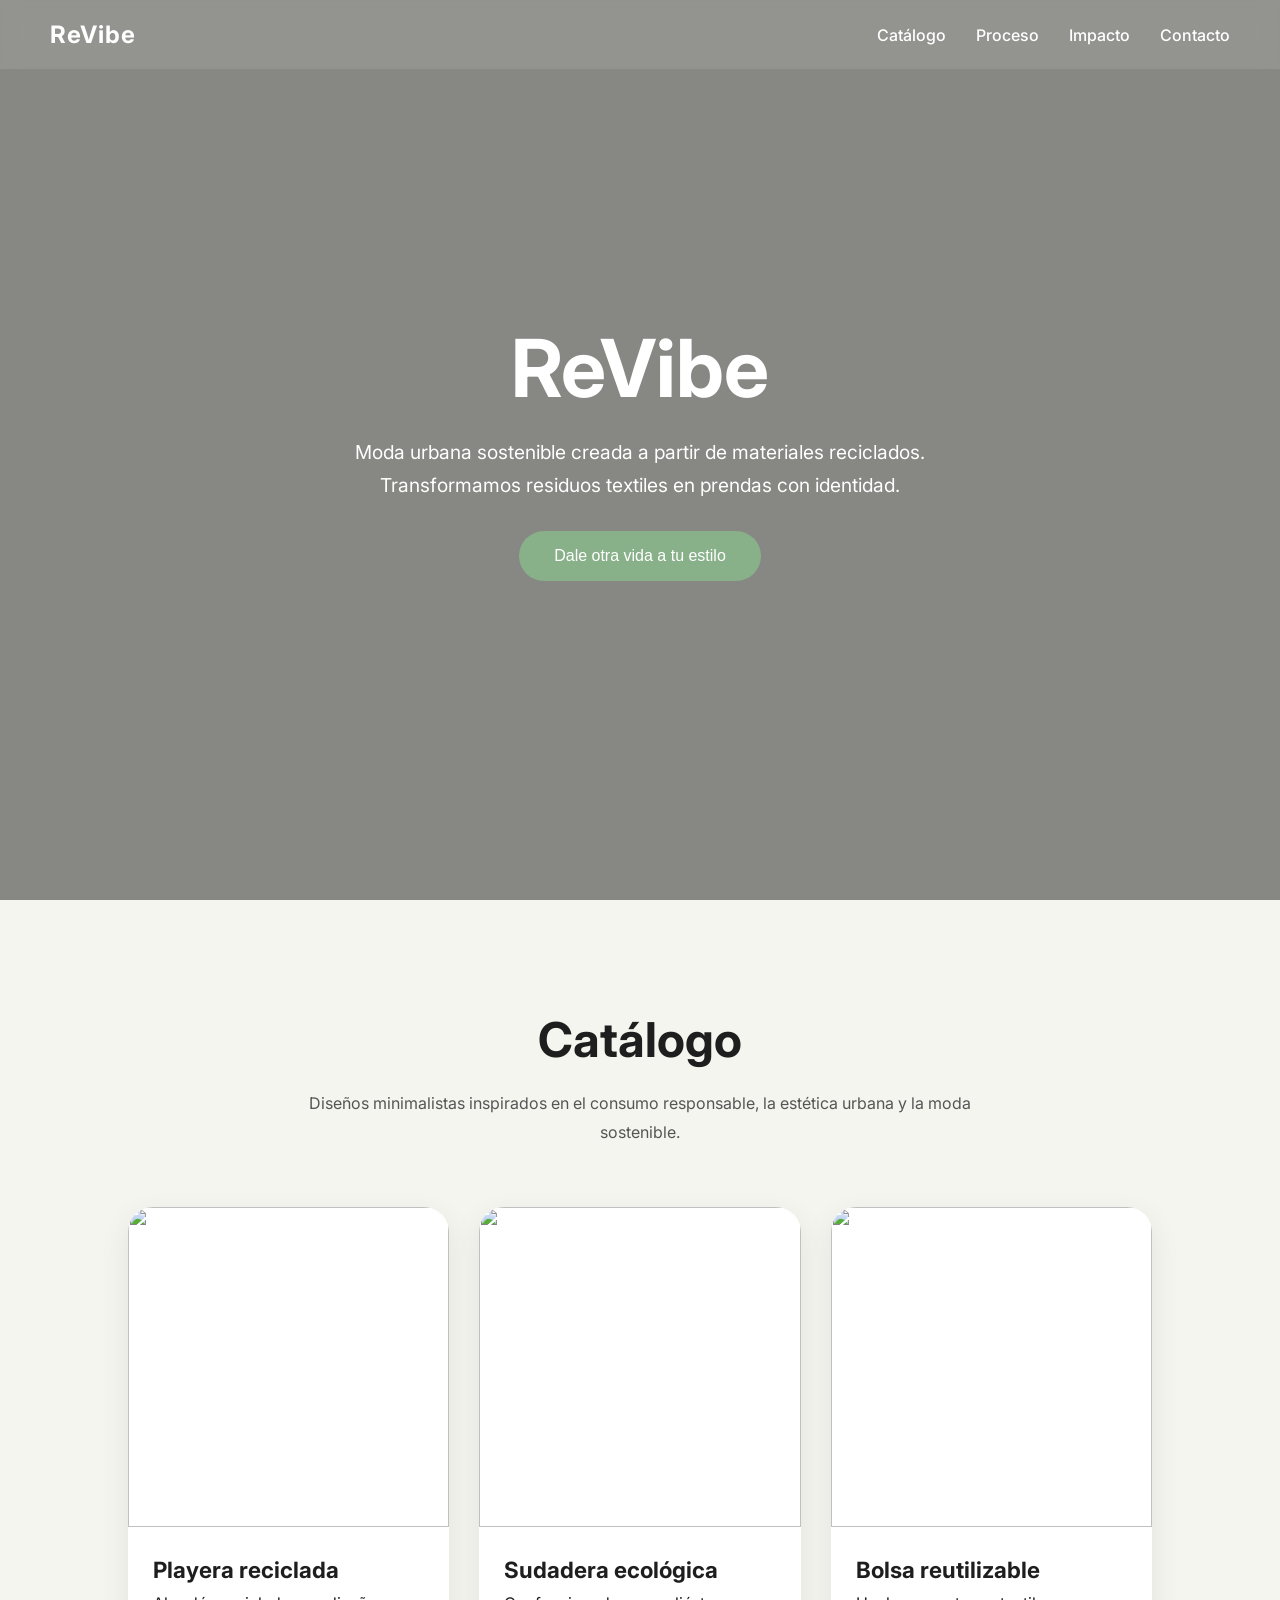
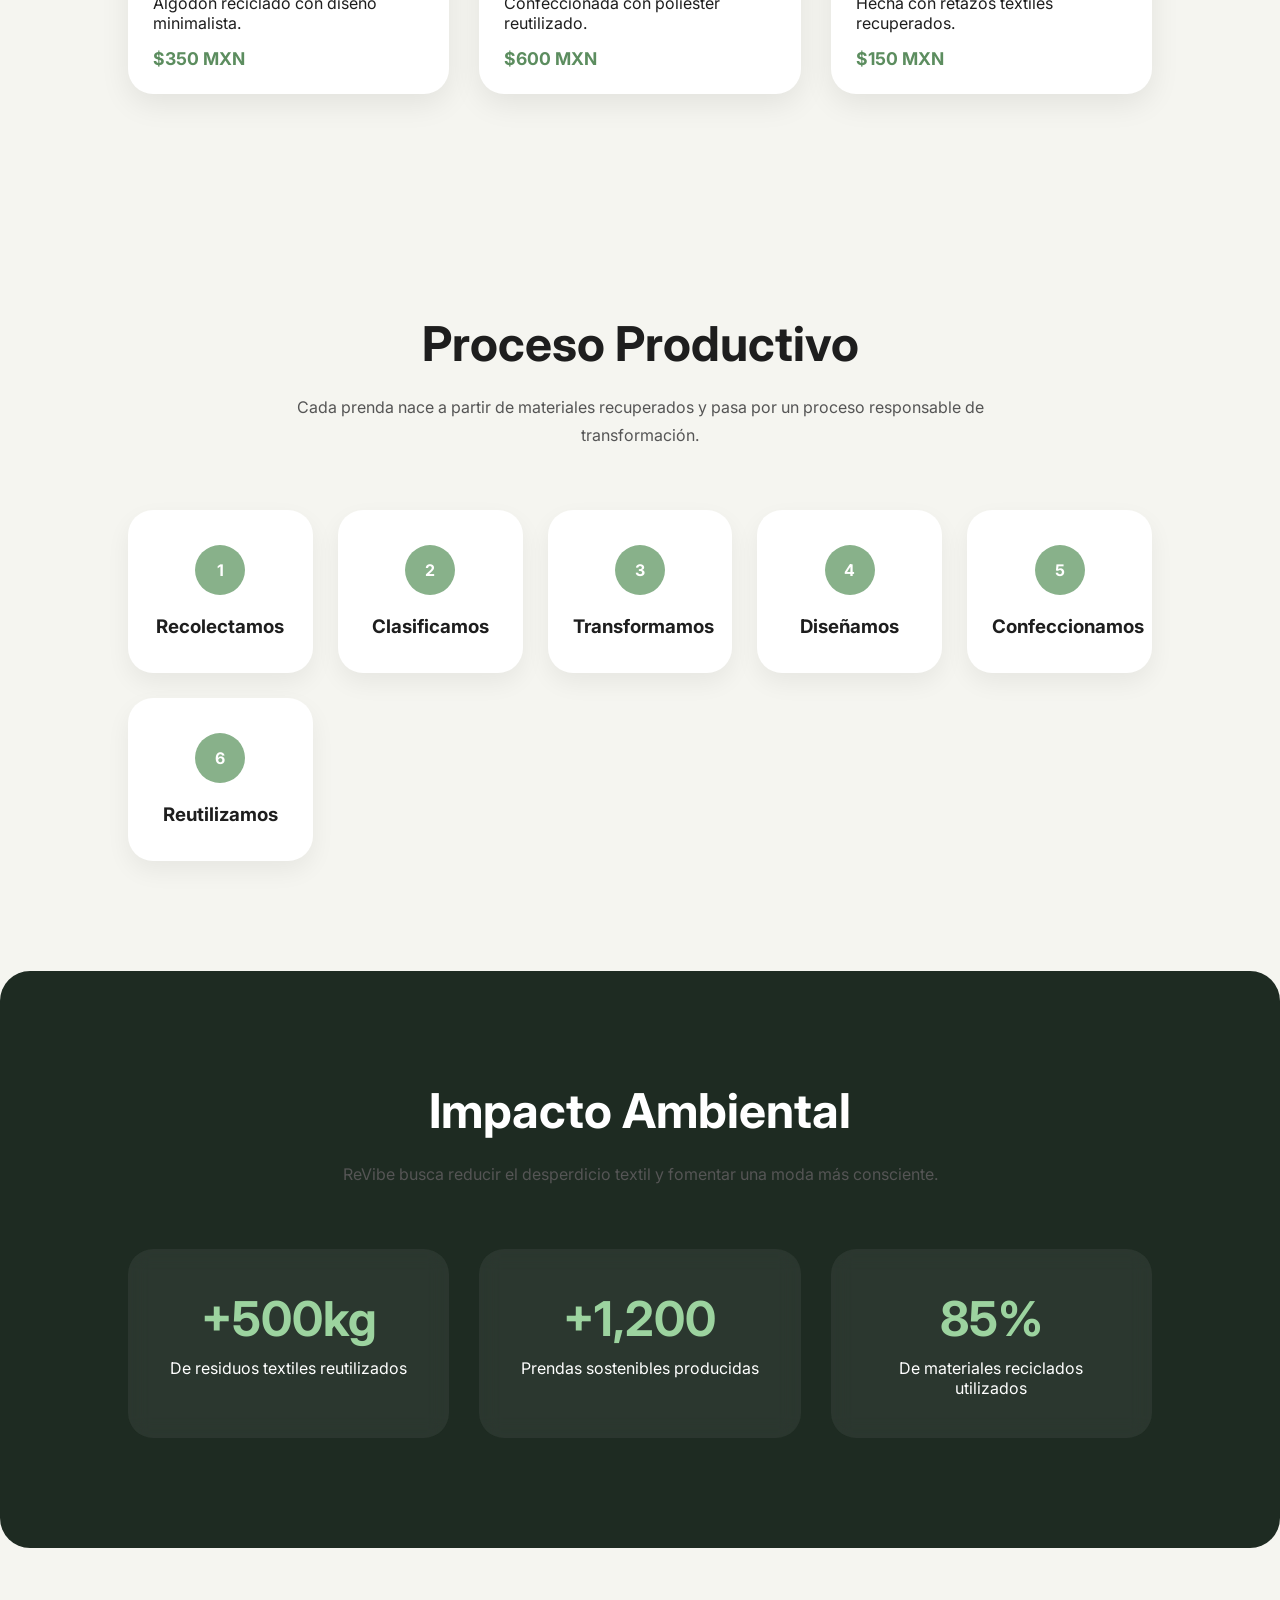
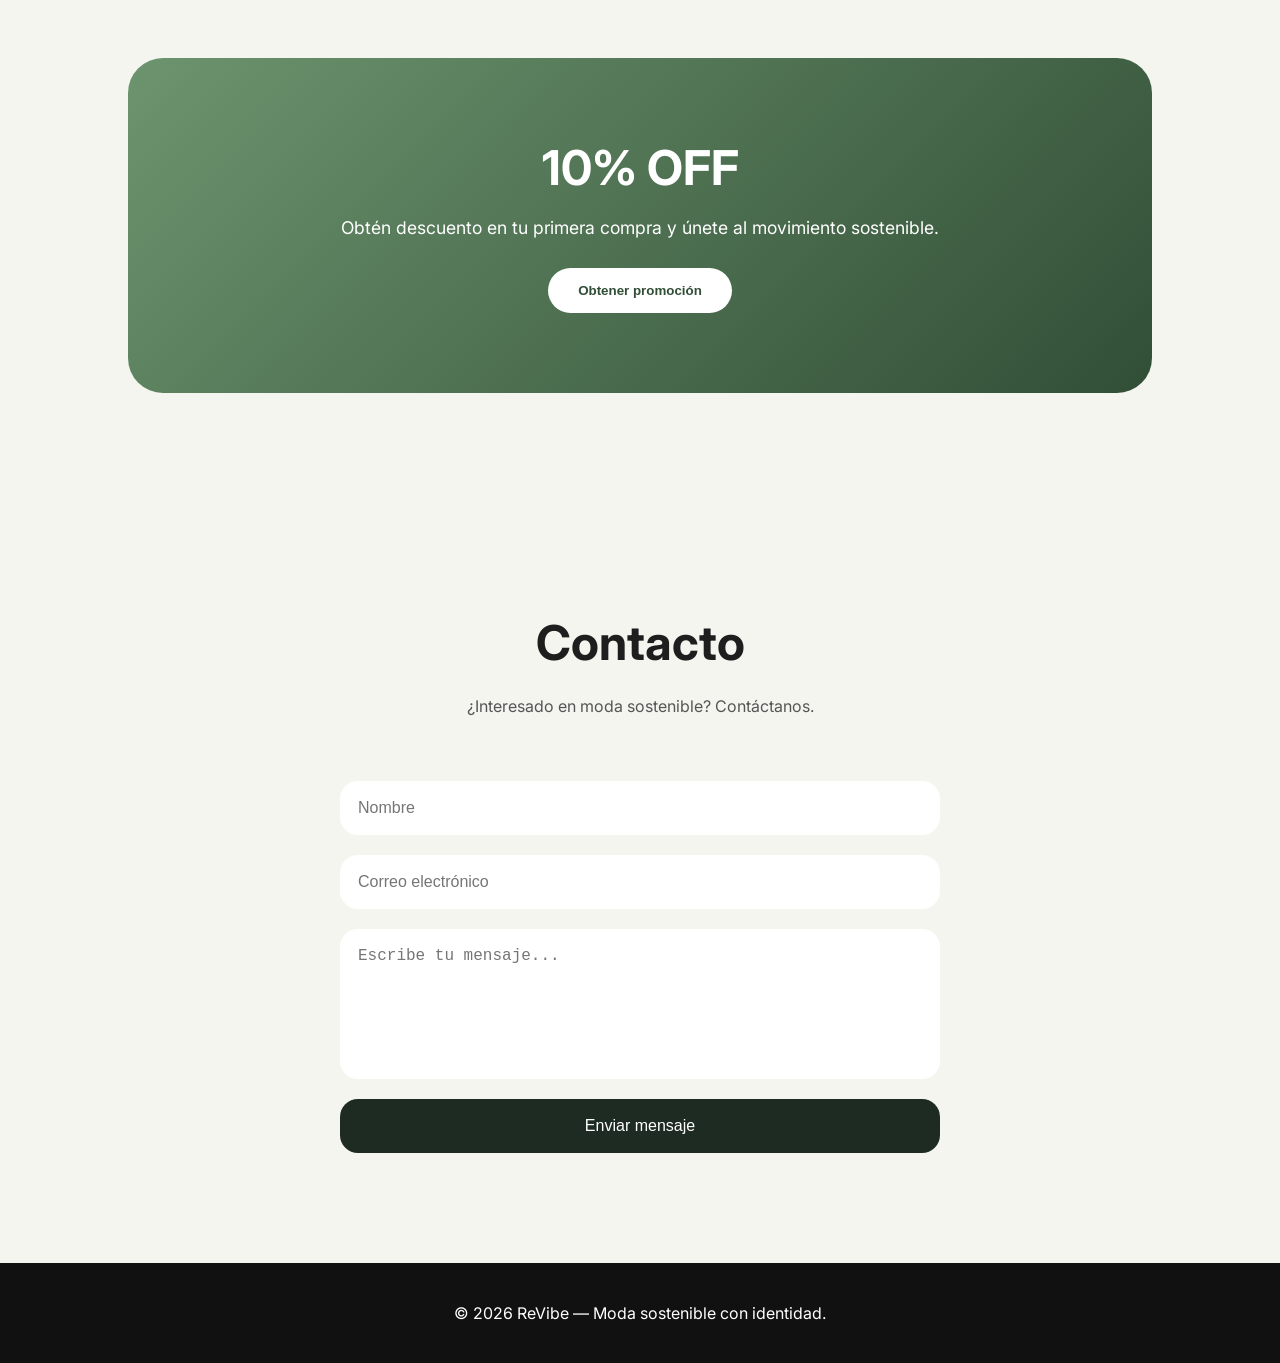
==== index.html @ 1d8243e9 "FIRST REVIBE UPLOAD" ====
<!DOCTYPE html><html lang="es">
<head>
  <meta charset="UTF-8" />
  <meta name="viewport" content="width=device-width, initial-scale=1.0" />
  <title>ReVibe | Moda sostenible</title>  <link rel="preconnect" href="https://fonts.googleapis.com">
  <link rel="preconnect" href="https://fonts.gstatic.com" crossorigin>
  <link href="https://fonts.googleapis.com/css2?family=Inter:wght@300;400;500;600;700&display=swap" rel="stylesheet">  <style>
    *{
      margin:0;
      padding:0;
      box-sizing:border-box;
      scroll-behavior:smooth;
    }

    body{
      font-family:'Inter',sans-serif;
      background:#f5f5f0;
      color:#1e1e1e;
      overflow-x:hidden;
    }

    header{
      min-height:100vh;
      background:
      linear-gradient(rgba(0,0,0,.45),rgba(0,0,0,.45)),
      url('https://images.unsplash.com/photo-1523381210434-271e8be1f52b?q=80&w=1600&auto=format&fit=crop');
      background-size:cover;
      background-position:center;
      display:flex;
      flex-direction:column;
      justify-content:center;
      align-items:center;
      text-align:center;
      color:white;
      padding:20px;
    }

    nav{
      position:fixed;
      top:0;
      width:100%;
      display:flex;
      justify-content:space-between;
      align-items:center;
      padding:20px 50px;
      background:rgba(255,255,255,.1);
      backdrop-filter:blur(10px);
      z-index:1000;
    }

    .logo{
      font-size:1.5rem;
      font-weight:700;
      color:white;
      letter-spacing:1px;
    }

    nav ul{
      display:flex;
      gap:30px;
      list-style:none;
    }

    nav a{
      text-decoration:none;
      color:white;
      font-weight:500;
      transition:.3s;
    }

    nav a:hover{
      opacity:.7;
    }

    .hero-title{
      font-size:5rem;
      font-weight:700;
      margin-bottom:20px;
    }

    .hero-text{
      font-size:1.2rem;
      max-width:700px;
      line-height:1.7;
      margin-bottom:30px;
    }

    .hero-btn{
      padding:16px 35px;
      border:none;
      border-radius:40px;
      background:#88b18a;
      color:white;
      font-size:1rem;
      cursor:pointer;
      transition:.3s;
    }

    .hero-btn:hover{
      transform:translateY(-3px);
      background:#6c946e;
    }

    section{
      padding:110px 10%;
    }

    .section-title{
      font-size:3rem;
      margin-bottom:20px;
      text-align:center;
    }

    .section-sub{
      text-align:center;
      max-width:700px;
      margin:0 auto 60px;
      line-height:1.8;
      color:#555;
    }

    .cards{
      display:grid;
      grid-template-columns:repeat(auto-fit,minmax(260px,1fr));
      gap:30px;
    }

    .card{
      background:white;
      border-radius:25px;
      overflow:hidden;
      box-shadow:0 10px 30px rgba(0,0,0,.08);
      transition:.4s;
    }

    .card:hover{
      transform:translateY(-10px);
    }

    .card img{
      width:100%;
      height:320px;
      object-fit:cover;
    }

    .card-content{
      padding:25px;
    }

    .card h3{
      margin-bottom:10px;
      font-size:1.4rem;
    }

    .price{
      color:#5c8d5f;
      font-weight:700;
      margin-top:15px;
      font-size:1.1rem;
    }

    .impact{
      background:#1e2b22;
      color:white;
      border-radius:30px;
    }

    .impact-grid{
      display:grid;
      grid-template-columns:repeat(auto-fit,minmax(220px,1fr));
      gap:30px;
      margin-top:60px;
    }

    .impact-box{
      background:rgba(255,255,255,.06);
      padding:40px;
      border-radius:25px;
      text-align:center;
      backdrop-filter:blur(10px);
    }

    .impact-box h3{
      font-size:3rem;
      margin-bottom:10px;
      color:#9cd39f;
    }

    .process{
      display:grid;
      grid-template-columns:repeat(auto-fit,minmax(180px,1fr));
      gap:25px;
      margin-top:60px;
    }

    .step{
      background:white;
      padding:35px 25px;
      border-radius:25px;
      text-align:center;
      box-shadow:0 10px 25px rgba(0,0,0,.06);
    }

    .step-number{
      width:50px;
      height:50px;
      background:#88b18a;
      color:white;
      border-radius:50%;
      display:flex;
      justify-content:center;
      align-items:center;
      margin:0 auto 20px;
      font-weight:700;
    }

    .promo{
      background:linear-gradient(135deg,#6c946e,#314e36);
      color:white;
      border-radius:35px;
      text-align:center;
      padding:80px 40px;
    }

    .promo h2{
      font-size:3rem;
      margin-bottom:20px;
    }

    .promo p{
      font-size:1.1rem;
      margin-bottom:30px;
    }

    .promo button{
      padding:15px 30px;
      border:none;
      border-radius:40px;
      background:white;
      color:#314e36;
      font-weight:700;
      cursor:pointer;
      transition:.3s;
    }

    .promo button:hover{
      transform:scale(1.05);
    }

    .contact{
      text-align:center;
    }

    form{
      max-width:600px;
      margin:40px auto 0;
      display:flex;
      flex-direction:column;
      gap:20px;
    }

    input,textarea{
      padding:18px;
      border:none;
      border-radius:18px;
      background:white;
      font-size:1rem;
    }

    textarea{
      min-height:150px;
      resize:none;
    }

    form button{
      padding:18px;
      border:none;
      border-radius:18px;
      background:#1e2b22;
      color:white;
      font-size:1rem;
      cursor:pointer;
      transition:.3s;
    }

    form button:hover{
      opacity:.9;
    }

    footer{
      background:#111;
      color:white;
      text-align:center;
      padding:40px;
    }

    @media(max-width:768px){
      nav{
        padding:20px;
      }

      nav ul{
        gap:15px;
      }

      .hero-title{
        font-size:3rem;
      }

      .section-title{
        font-size:2.2rem;
      }
    }
  </style></head>
<body>  <nav>
    <div class="logo">ReVibe</div><ul>
  <li><a href="#catalogo">Catálogo</a></li>
  <li><a href="#proceso">Proceso</a></li>
  <li><a href="#impacto">Impacto</a></li>
  <li><a href="#contacto">Contacto</a></li>
</ul>

  </nav>  <header>
    <h1 class="hero-title">ReVibe</h1><p class="hero-text">
  Moda urbana sostenible creada a partir de materiales reciclados.
  Transformamos residuos textiles en prendas con identidad.
</p>

<button class="hero-btn" onclick="mensaje()">
  Dale otra vida a tu estilo
</button>

  </header>  <section id="catalogo">
    <h2 class="section-title">Catálogo</h2><p class="section-sub">
  Diseños minimalistas inspirados en el consumo responsable,
  la estética urbana y la moda sostenible.
</p>

<div class="cards">

  <div class="card">
    <img src="https://images.unsplash.com/photo-1521572163474-6864f9cf17ab?q=80&w=1200&auto=format&fit=crop">

    <div class="card-content">
      <h3>Playera reciclada</h3>
      <p>Algodón reciclado con diseño minimalista.</p>
      <div class="price">$350 MXN</div>
    </div>
  </div>

  <div class="card">
    <img src="https://images.unsplash.com/photo-1503342217505-b0a15ec3261c?q=80&w=1200&auto=format&fit=crop">

    <div class="card-content">
      <h3>Sudadera ecológica</h3>
      <p>Confeccionada con poliéster reutilizado.</p>
      <div class="price">$600 MXN</div>
    </div>
  </div>

  <div class="card">
    <img src="https://images.unsplash.com/photo-1542291026-7eec264c27ff?q=80&w=1200&auto=format&fit=crop">

    <div class="card-content">
      <h3>Bolsa reutilizable</h3>
      <p>Hecha con retazos textiles recuperados.</p>
      <div class="price">$150 MXN</div>
    </div>
  </div>

</div>

  </section>  <section id="proceso">
    <h2 class="section-title">Proceso Productivo</h2><p class="section-sub">
  Cada prenda nace a partir de materiales recuperados y pasa por un proceso
  responsable de transformación.
</p>

<div class="process">

  <div class="step">
    <div class="step-number">1</div>
    <h3>Recolectamos</h3>
  </div>

  <div class="step">
    <div class="step-number">2</div>
    <h3>Clasificamos</h3>
  </div>

  <div class="step">
    <div class="step-number">3</div>
    <h3>Transformamos</h3>
  </div>

  <div class="step">
    <div class="step-number">4</div>
    <h3>Diseñamos</h3>
  </div>

  <div class="step">
    <div class="step-number">5</div>
    <h3>Confeccionamos</h3>
  </div>

  <div class="step">
    <div class="step-number">6</div>
    <h3>Reutilizamos</h3>
  </div>

</div>

  </section>  <section class="impact" id="impacto"><h2 class="section-title">Impacto Ambiental</h2>

<p class="section-sub">
  ReVibe busca reducir el desperdicio textil y fomentar una moda más consciente.
</p>

<div class="impact-grid">

  <div class="impact-box">
    <h3>+500kg</h3>
    <p>De residuos textiles reutilizados</p>
  </div>

  <div class="impact-box">
    <h3>+1,200</h3>
    <p>Prendas sostenibles producidas</p>
  </div>

  <div class="impact-box">
    <h3>85%</h3>
    <p>De materiales reciclados utilizados</p>
  </div>

</div>

  </section>  <section>
    <div class="promo">
      <h2>10% OFF</h2><p>
    Obtén descuento en tu primera compra y únete al movimiento sostenible.
  </p>

  <button onclick="promo()">Obtener promoción</button>
</div>

  </section>  <section class="contact" id="contacto"><h2 class="section-title">Contacto</h2>

<p class="section-sub">
  ¿Interesado en moda sostenible? Contáctanos.
</p>

<form>
  <input type="text" placeholder="Nombre">
  <input type="email" placeholder="Correo electrónico">
  <textarea placeholder="Escribe tu mensaje..."></textarea>
  <button type="submit">Enviar mensaje</button>
</form>

  </section>  <footer>
    <p>© 2026 ReVibe — Moda sostenible con identidad.</p>
  </footer>  <script>

    function mensaje(){
      alert('Bienvenido a ReVibe 🌱');
    }

    function promo(){
      alert('Tu código de descuento es: REVIBE10');
    }

  </script></body>
</html>
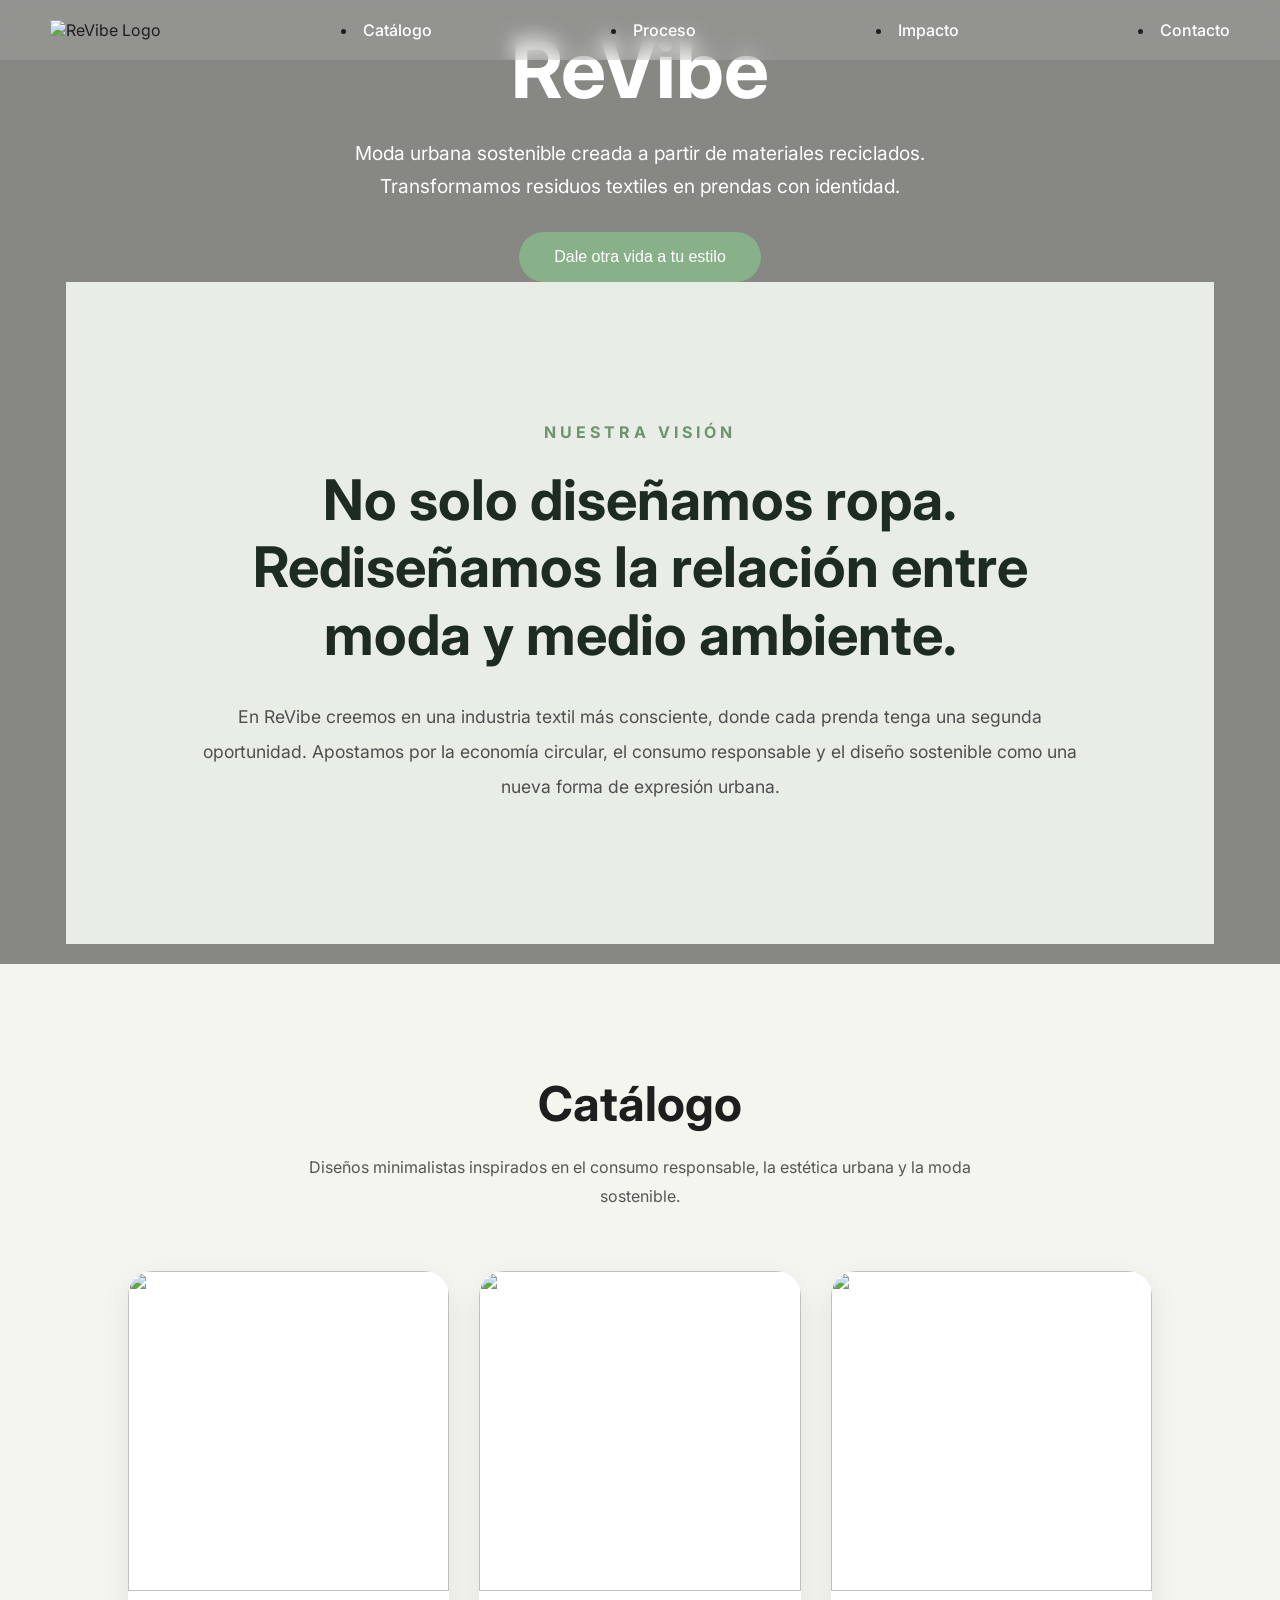
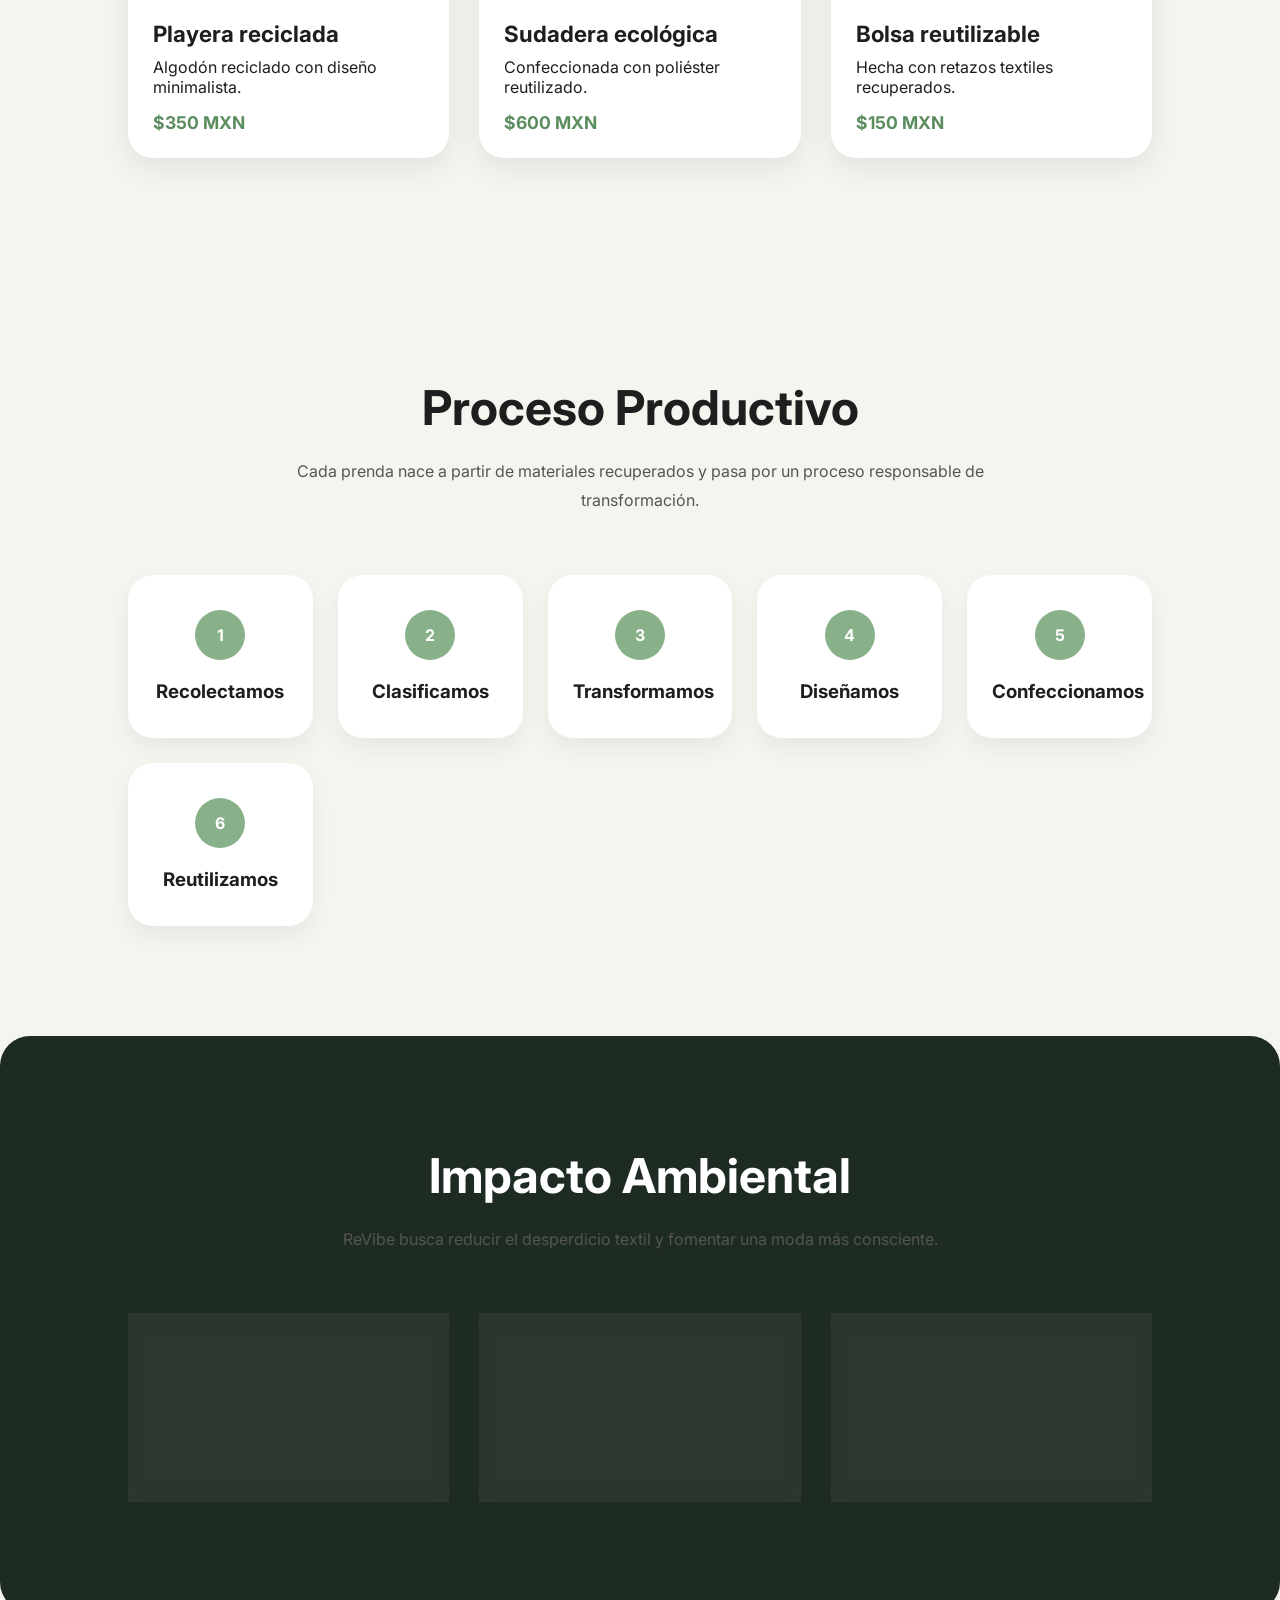
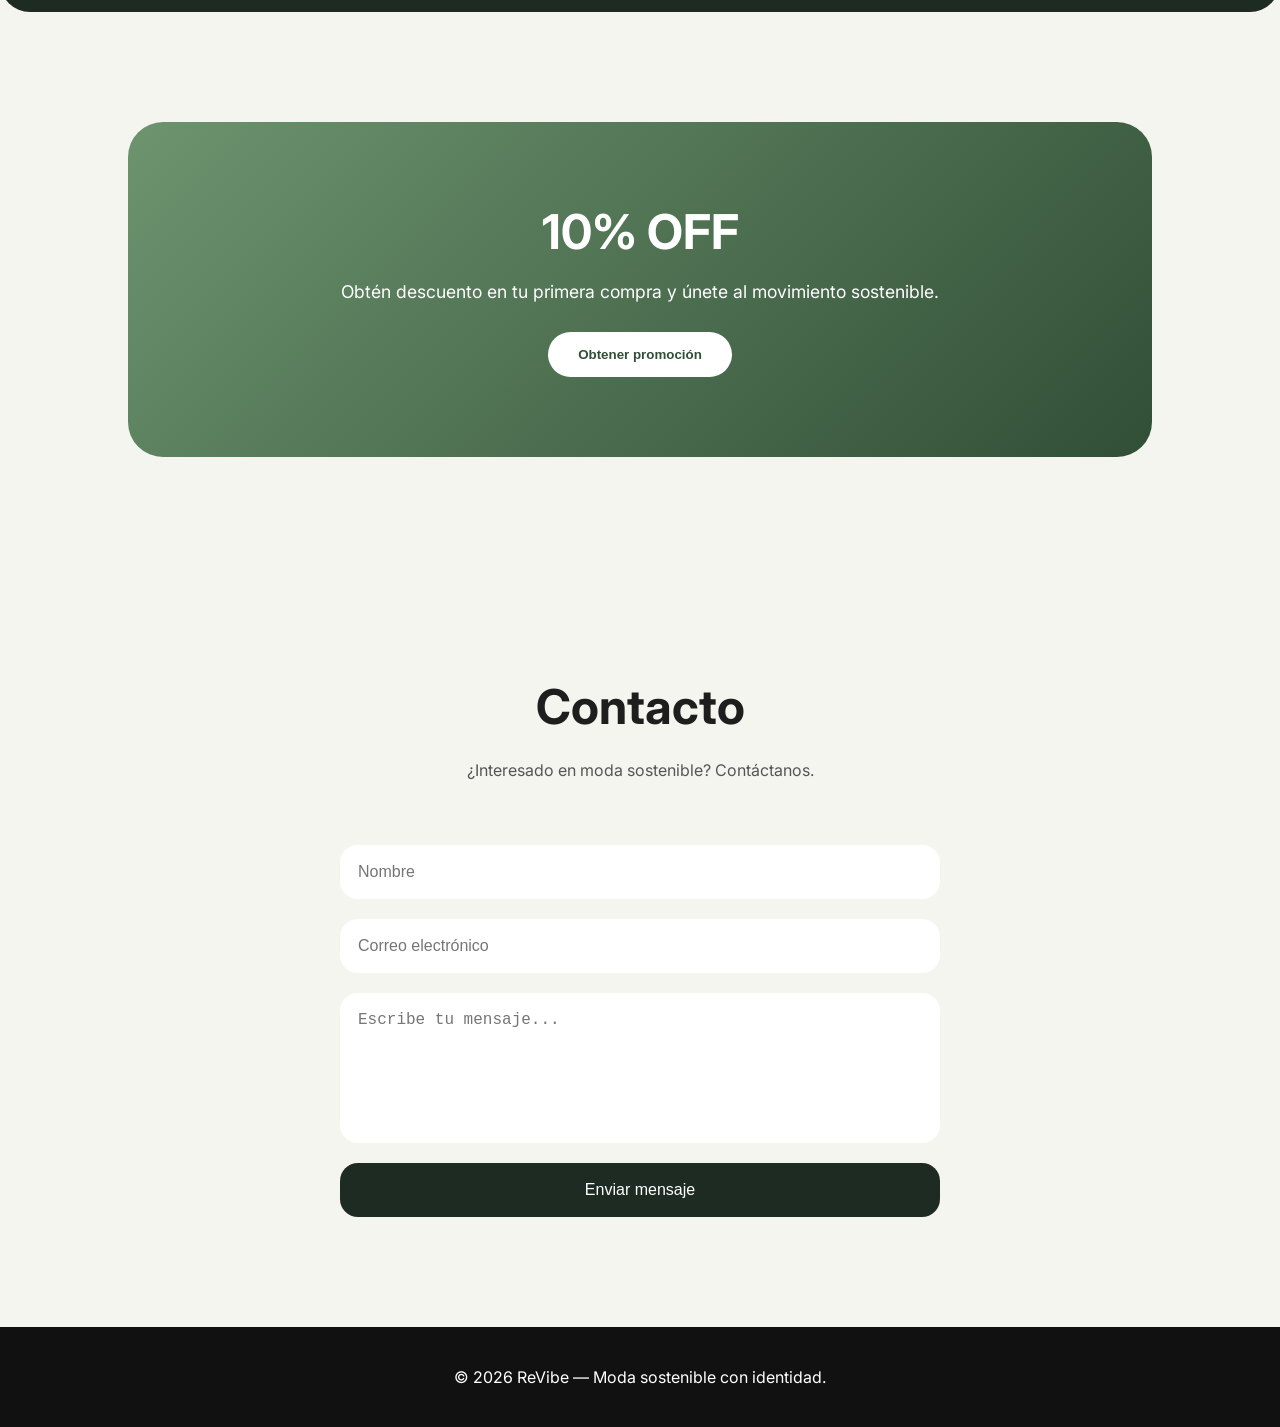
==== commit d9d037d9: "Update index.html" ====
--- a/index.html
+++ b/index.html
@@ -48,12 +48,10 @@
       z-index:1000;
     }
 
-    .logo{
-      font-size:1.5rem;
-      font-weight:700;
-      color:white;
-      letter-spacing:1px;
-    }
+    .logo img{
+  height:70px;
+  object-fit:contain;
+}
 
     nav ul{
       display:flex;
@@ -293,7 +291,36 @@
       text-align:center;
       padding:40px;
     }
-
+.vision{
+  padding:140px 10%;
+  background:#e8ede6;
+}
+
+.vision-content{
+  max-width:900px;
+  margin:auto;
+  text-align:center;
+}
+
+.vision-tag{
+  letter-spacing:4px;
+  color:#6c946e;
+  font-weight:700;
+  margin-bottom:25px;
+}
+
+.vision h2{
+  font-size:3.5rem;
+  line-height:1.2;
+  margin-bottom:30px;
+  color:#1e2b22;
+}
+
+.vision-text{
+  font-size:1.1rem;
+  line-height:2;
+  color:#4f4f4f;
+}
     @media(max-width:768px){
       nav{
         padding:20px;
@@ -313,7 +340,9 @@
     }
   </style></head>
 <body>  <nav>
-    <div class="logo">ReVibe</div><ul>
+    <div class="logo">
+  <img src="logo.png" alt="ReVibe Logo">
+</div>
   <li><a href="#catalogo">Catálogo</a></li>
   <li><a href="#proceso">Proceso</a></li>
   <li><a href="#impacto">Impacto</a></li>
@@ -329,7 +358,29 @@
 <button class="hero-btn" onclick="mensaje()">
   Dale otra vida a tu estilo
 </button>
-
+<section class="vision">
+
+  <div class="vision-content">
+
+    <p class="vision-tag">
+      NUESTRA VISIÓN
+    </p>
+
+    <h2>
+      No solo diseñamos ropa.
+      Rediseñamos la relación entre moda y medio ambiente.
+    </h2>
+
+    <p class="vision-text">
+      En ReVibe creemos en una industria textil más consciente,
+      donde cada prenda tenga una segunda oportunidad.
+      Apostamos por la economía circular, el consumo responsable
+      y el diseño sostenible como una nueva forma de expresión urbana.
+    </p>
+
+  </div>
+
+</section>
   </header>  <section id="catalogo">
     <h2 class="section-title">Catálogo</h2><p class="section-sub">
   Diseños minimalistas inspirados en el consumo responsable,
@@ -470,4 +521,4 @@
     }
 
   </script></body>
-</html>+</html>
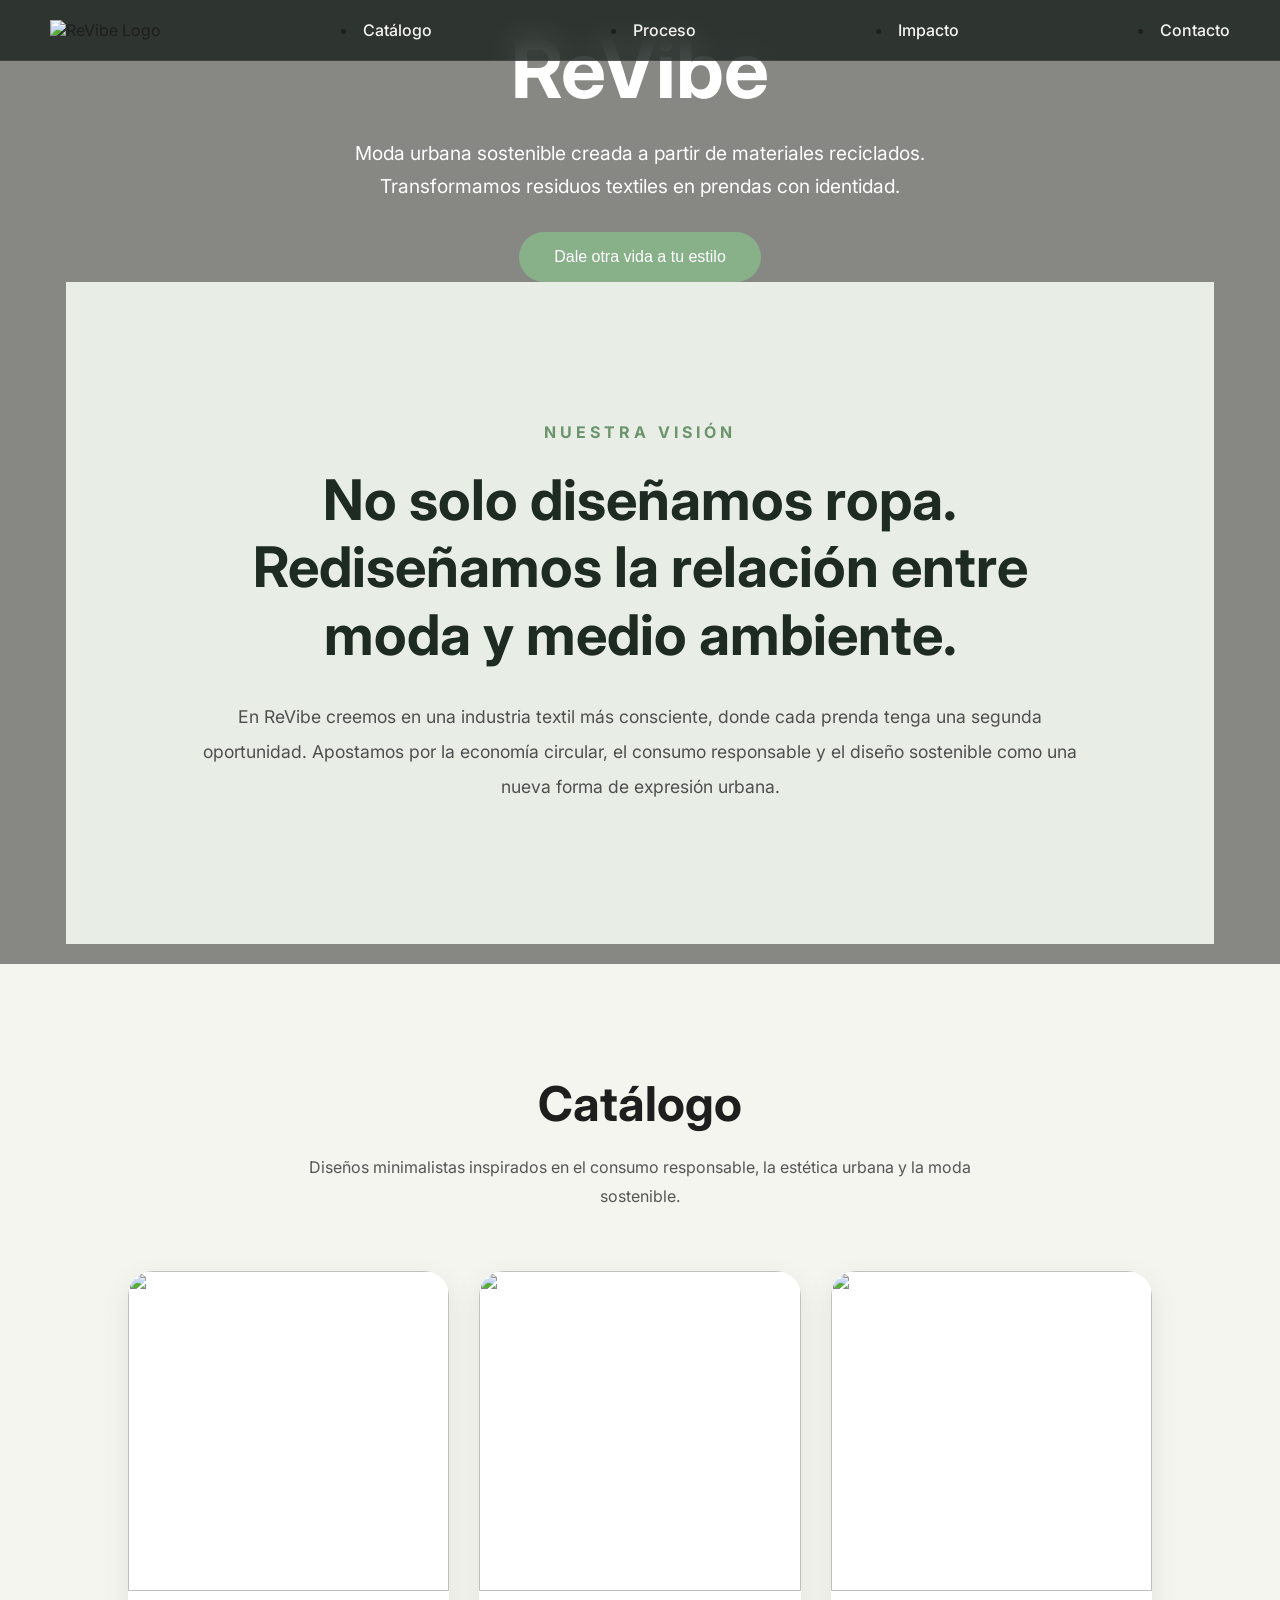
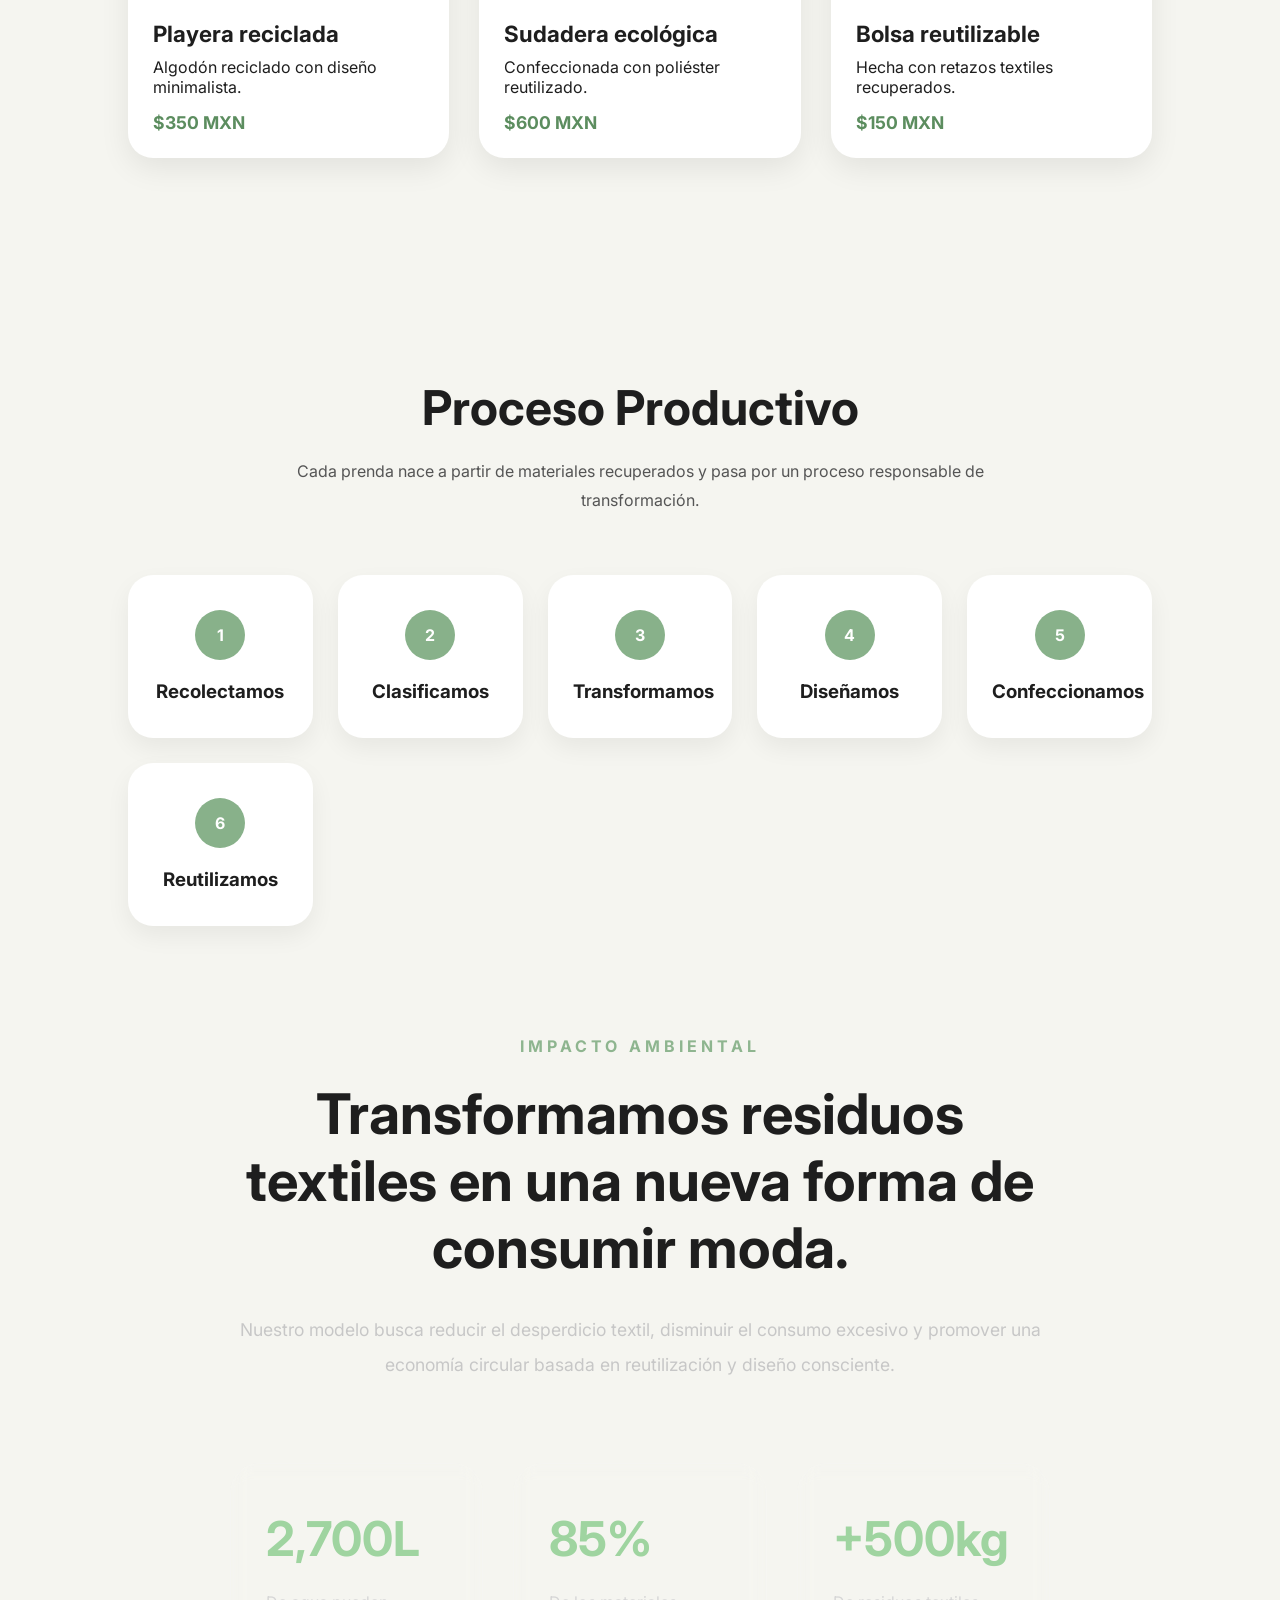
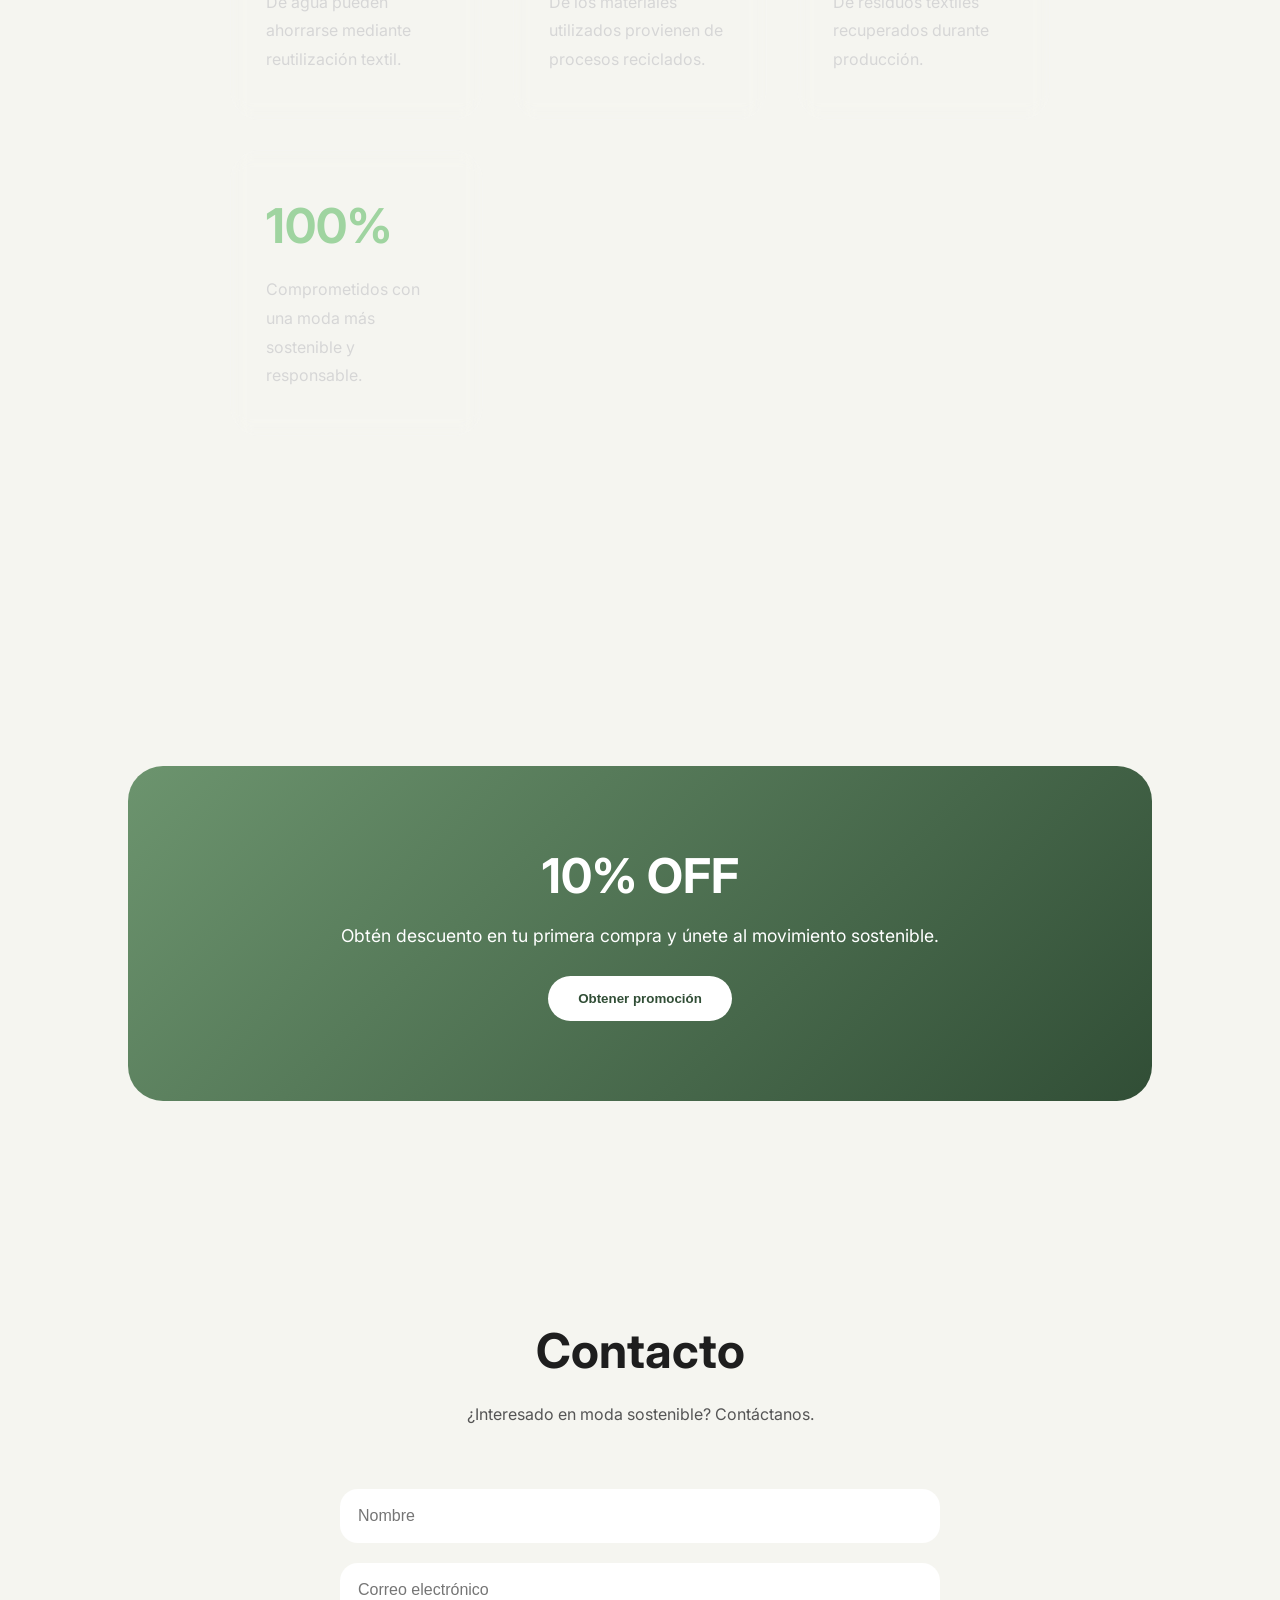
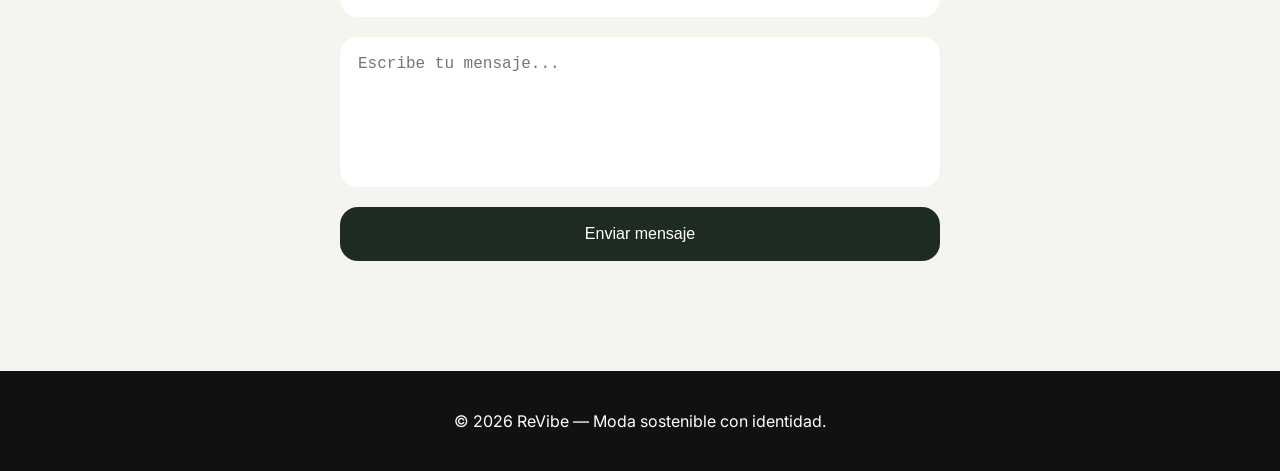
==== commit 9bafc8e4: "Update index.html" ====
--- a/index.html
+++ b/index.html
@@ -36,17 +36,18 @@
     }
 
     nav{
-      position:fixed;
-      top:0;
-      width:100%;
-      display:flex;
-      justify-content:space-between;
-      align-items:center;
-      padding:20px 50px;
-      background:rgba(255,255,255,.1);
-      backdrop-filter:blur(10px);
-      z-index:1000;
-    }
+  position:fixed;
+  top:0;
+  width:100%;
+  display:flex;
+  justify-content:space-between;
+  align-items:center;
+  padding:20px 50px;
+  background:rgba(17,25,21,.75);
+  backdrop-filter:blur(14px);
+  border-bottom:1px solid rgba(255,255,255,.08);
+  z-index:1000;
+}
 
     .logo img{
   height:70px;
@@ -60,11 +61,15 @@
     }
 
     nav a{
-      text-decoration:none;
-      color:white;
-      font-weight:500;
-      transition:.3s;
-    }
+  text-decoration:none;
+  color:#f3f3f3;
+  font-weight:500;
+  transition:.3s;
+}
+
+nav a:hover{
+  color:#9fd4a0;
+}
 
     nav a:hover{
       opacity:.7;
@@ -157,11 +162,68 @@
       font-size:1.1rem;
     }
 
-    .impact{
-      background:#1e2b22;
-      color:white;
-      border-radius:30px;
-    }
+    impact{
+  background:#111915;
+  color:white;
+  padding:140px 10%;
+}
+
+.impact-header{
+  text-align:center;
+  max-width:900px;
+  margin:auto;
+}
+
+.impact-mini{
+  letter-spacing:4px;
+  color:#8eb58f;
+  font-weight:700;
+  margin-bottom:25px;
+}
+
+.impact-header h2{
+  font-size:3.5rem;
+  line-height:1.2;
+  margin-bottom:30px;
+}
+
+.impact-description{
+  color:#c7c7c7;
+  line-height:2;
+  font-size:1.1rem;
+}
+
+.impact-stats{
+  display:grid;
+  grid-template-columns:repeat(auto-fit,minmax(250px,1fr));
+  gap:30px;
+  margin-top:80px;
+}
+
+.stat-card{
+  background:rgba(255,255,255,.05);
+  border:1px solid rgba(255,255,255,.08);
+  border-radius:30px;
+  padding:45px 35px;
+  transition:.4s;
+  backdrop-filter:blur(10px);
+}
+
+.stat-card:hover{
+  transform:translateY(-10px);
+  background:rgba(255,255,255,.08);
+}
+
+.stat-card h3{
+  font-size:3rem;
+  color:#9fd4a0;
+  margin-bottom:20px;
+}
+
+.stat-card p{
+  line-height:1.8;
+  color:#d6d6d6;
+}
 
     .impact-grid{
       display:grid;
@@ -461,30 +523,60 @@
 
 </div>
 
-  </section>  <section class="impact" id="impacto"><h2 class="section-title">Impacto Ambiental</h2>
-
-<p class="section-sub">
-  ReVibe busca reducir el desperdicio textil y fomentar una moda más consciente.
-</p>
-
-<div class="impact-grid">
-
-  <div class="impact-box">
-    <h3>+500kg</h3>
-    <p>De residuos textiles reutilizados</p>
-  </div>
-
-  <div class="impact-box">
-    <h3>+1,200</h3>
-    <p>Prendas sostenibles producidas</p>
-  </div>
-
-  <div class="impact-box">
-    <h3>85%</h3>
-    <p>De materiales reciclados utilizados</p>
-  </div>
-
-</div>
+  <section class="impact" id="impacto">
+
+  <div class="impact-header">
+
+    <p class="impact-mini">
+      IMPACTO AMBIENTAL
+    </p>
+
+    <h2>
+      Transformamos residuos textiles
+      en una nueva forma de consumir moda.
+    </h2>
+
+    <p class="impact-description">
+      Nuestro modelo busca reducir el desperdicio textil,
+      disminuir el consumo excesivo y promover una economía circular
+      basada en reutilización y diseño consciente.
+    </p>
+
+  </div>
+
+  <div class="impact-stats">
+
+    <div class="stat-card">
+      <h3>2,700L</h3>
+      <p>
+        De agua pueden ahorrarse mediante reutilización textil.
+      </p>
+    </div>
+
+    <div class="stat-card">
+      <h3>85%</h3>
+      <p>
+        De los materiales utilizados provienen de procesos reciclados.
+      </p>
+    </div>
+
+    <div class="stat-card">
+      <h3>+500kg</h3>
+      <p>
+        De residuos textiles recuperados durante producción.
+      </p>
+    </div>
+
+    <div class="stat-card">
+      <h3>100%</h3>
+      <p>
+        Comprometidos con una moda más sostenible y responsable.
+      </p>
+    </div>
+
+  </div>
+
+</section>
 
   </section>  <section>
     <div class="promo">
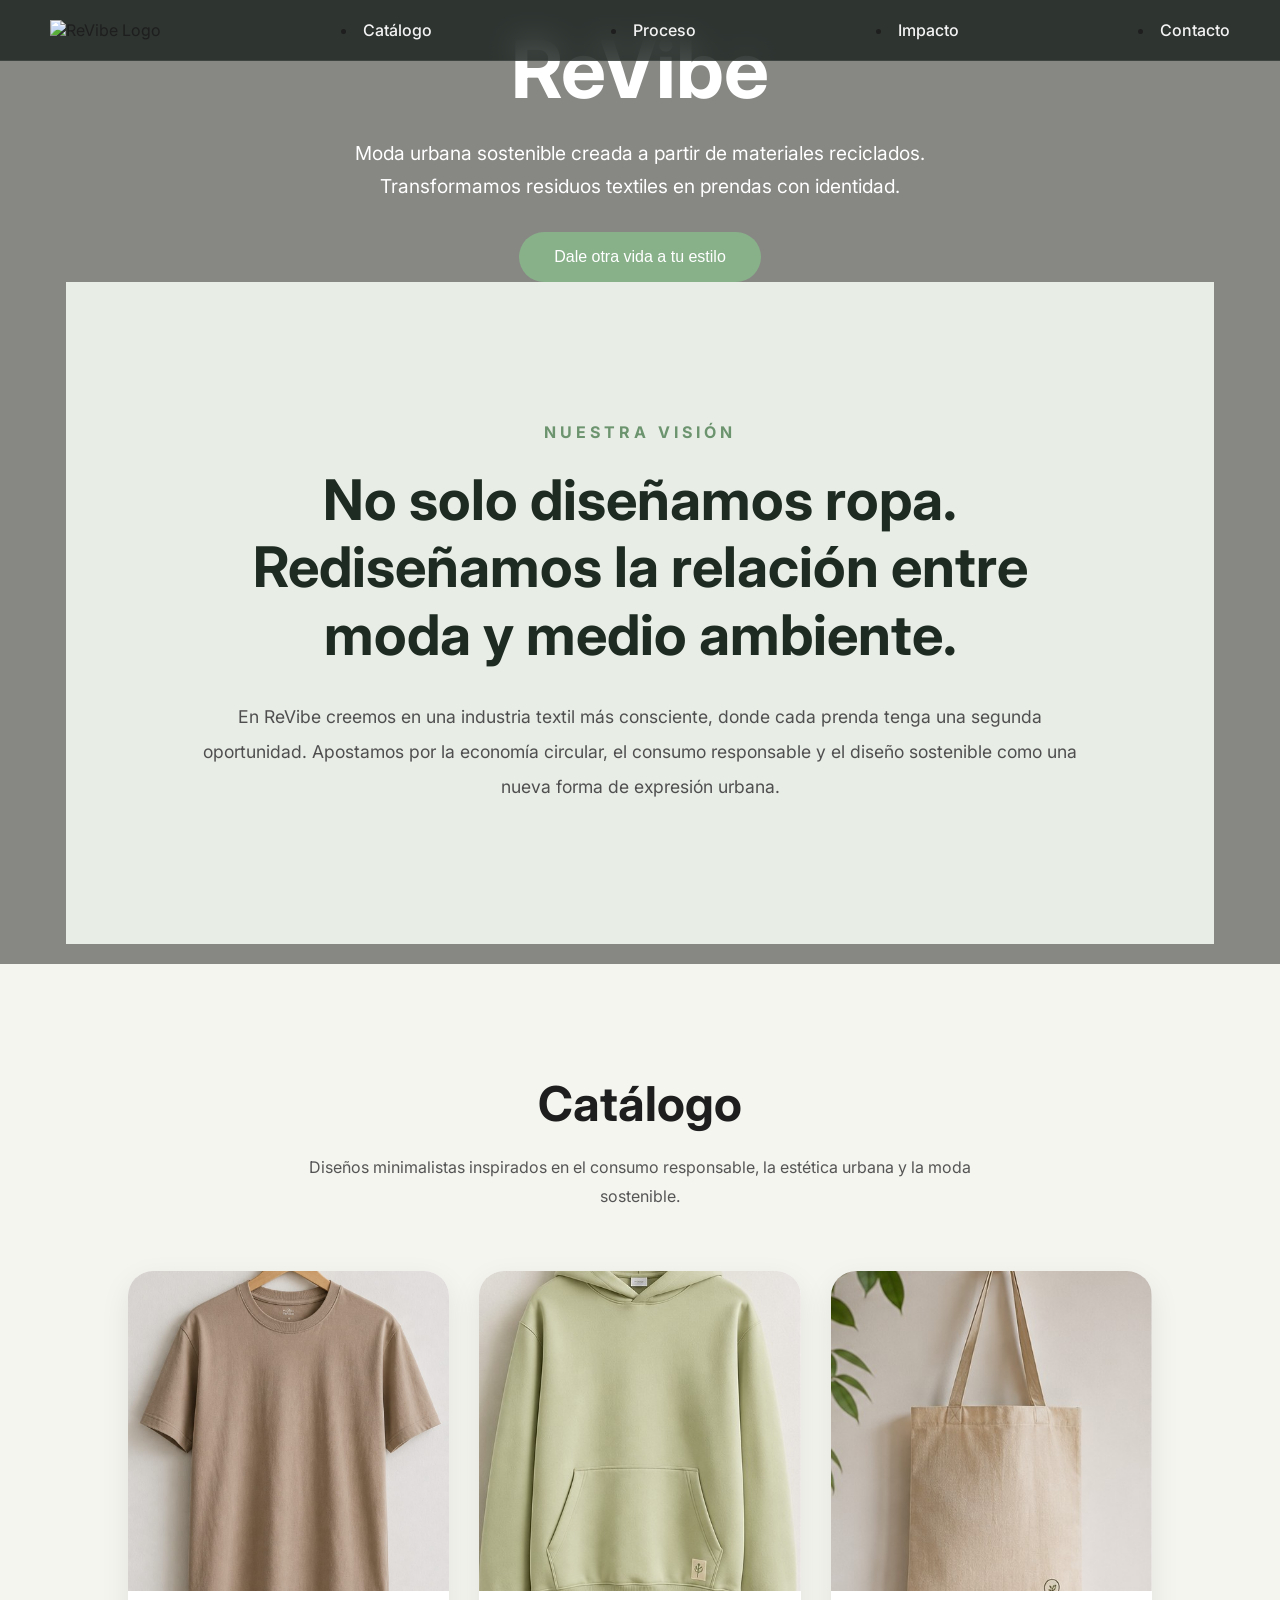
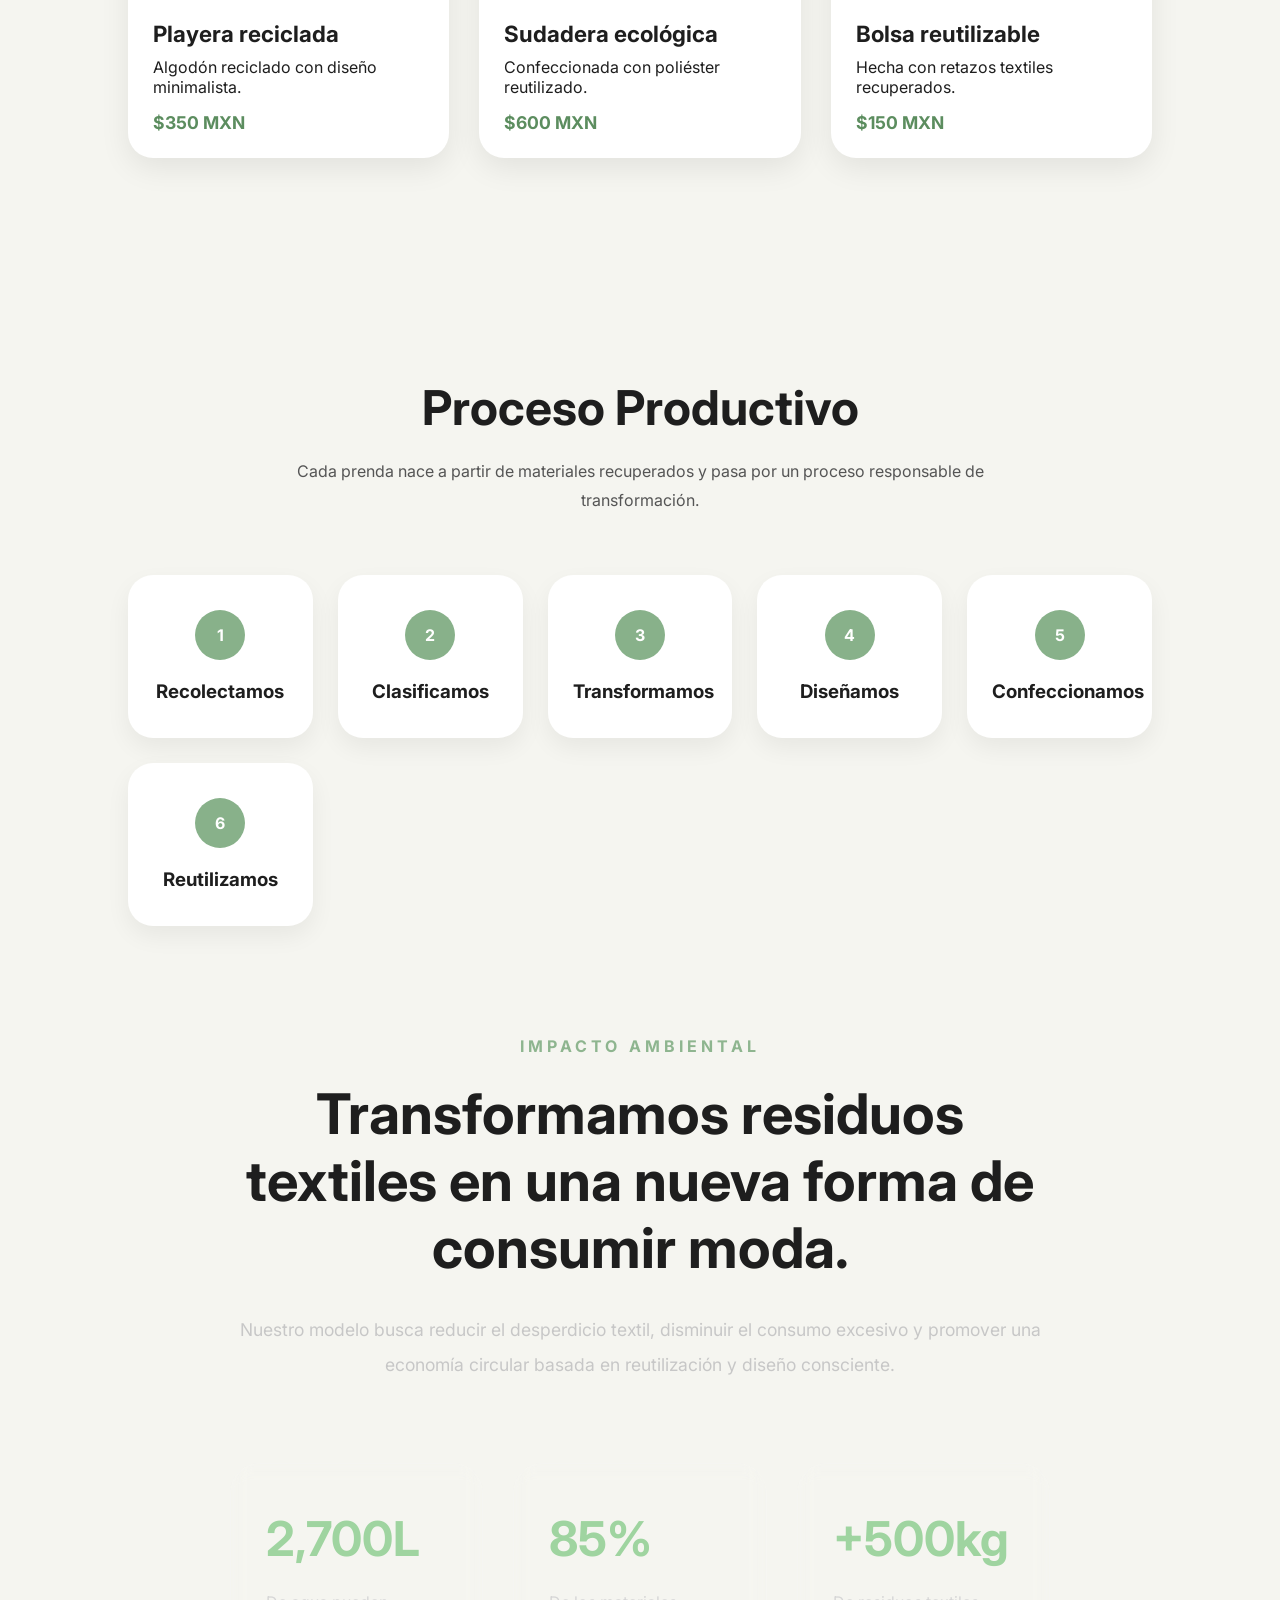
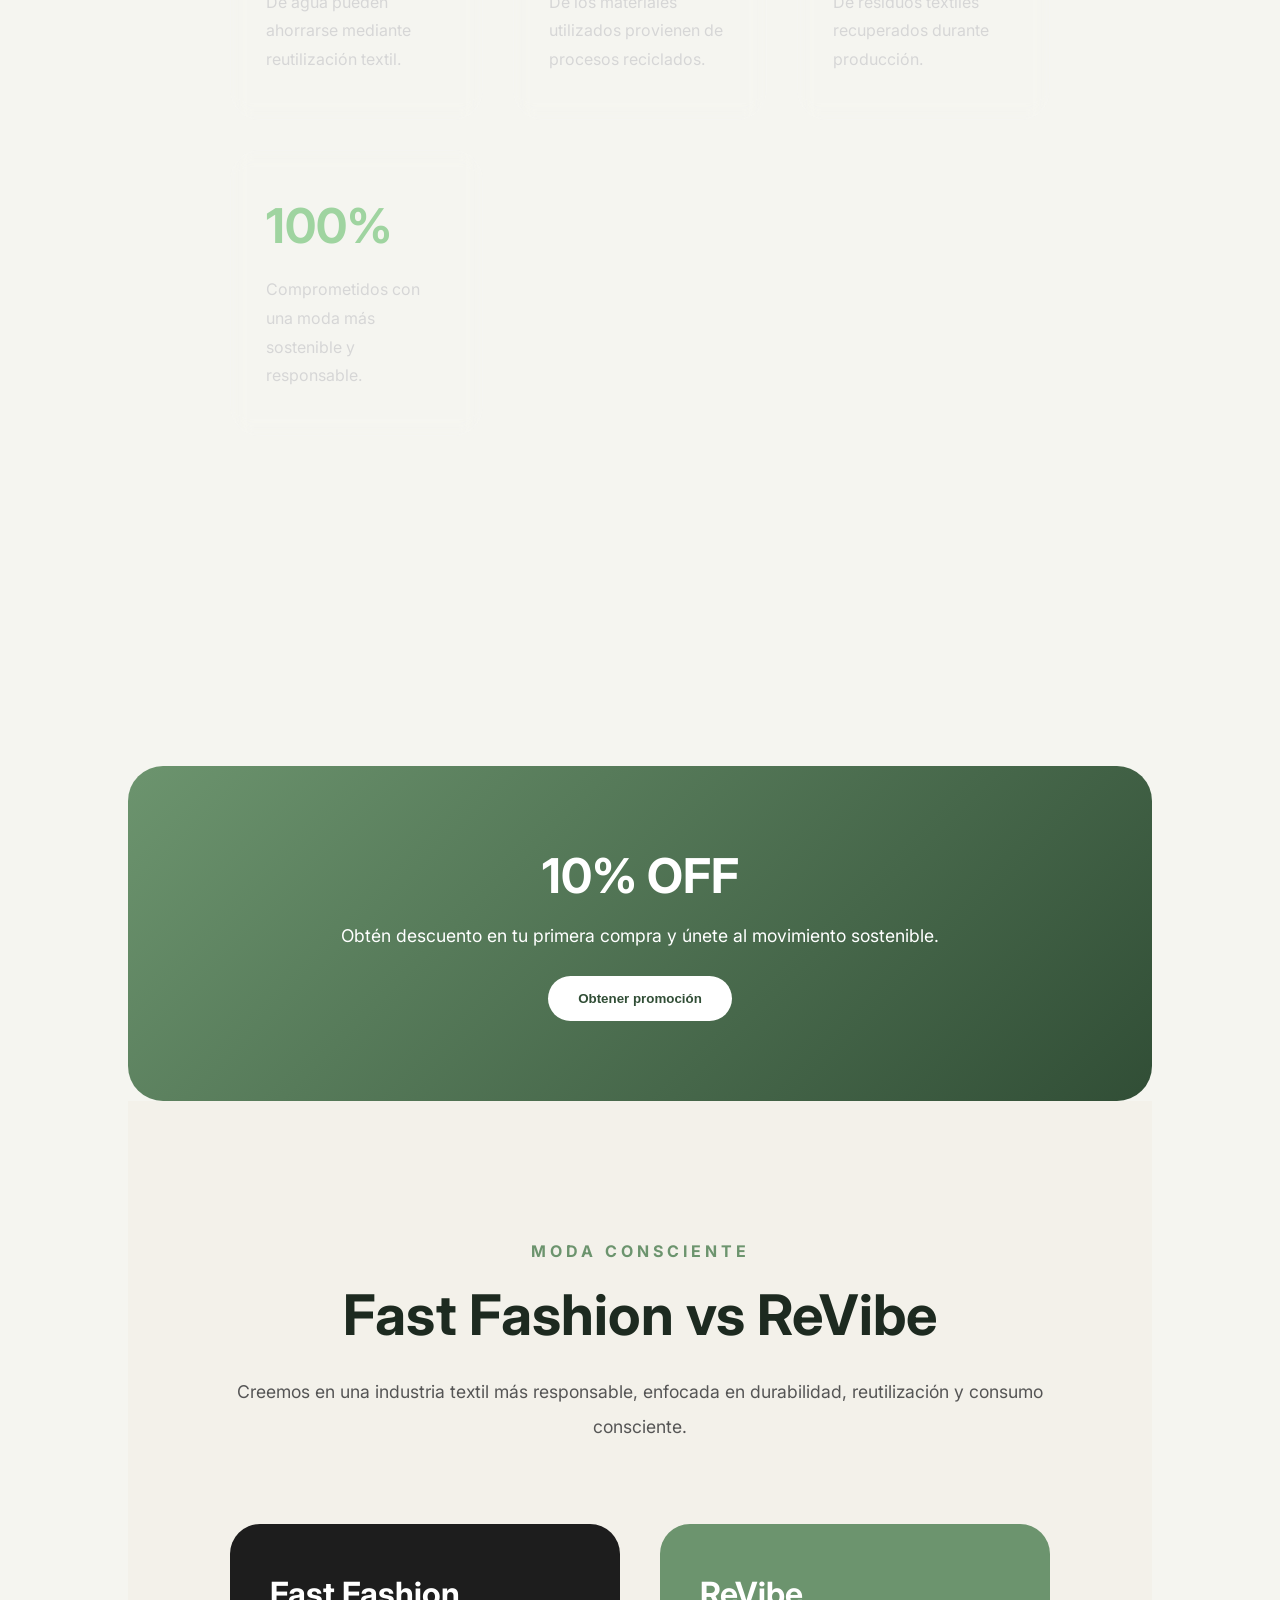
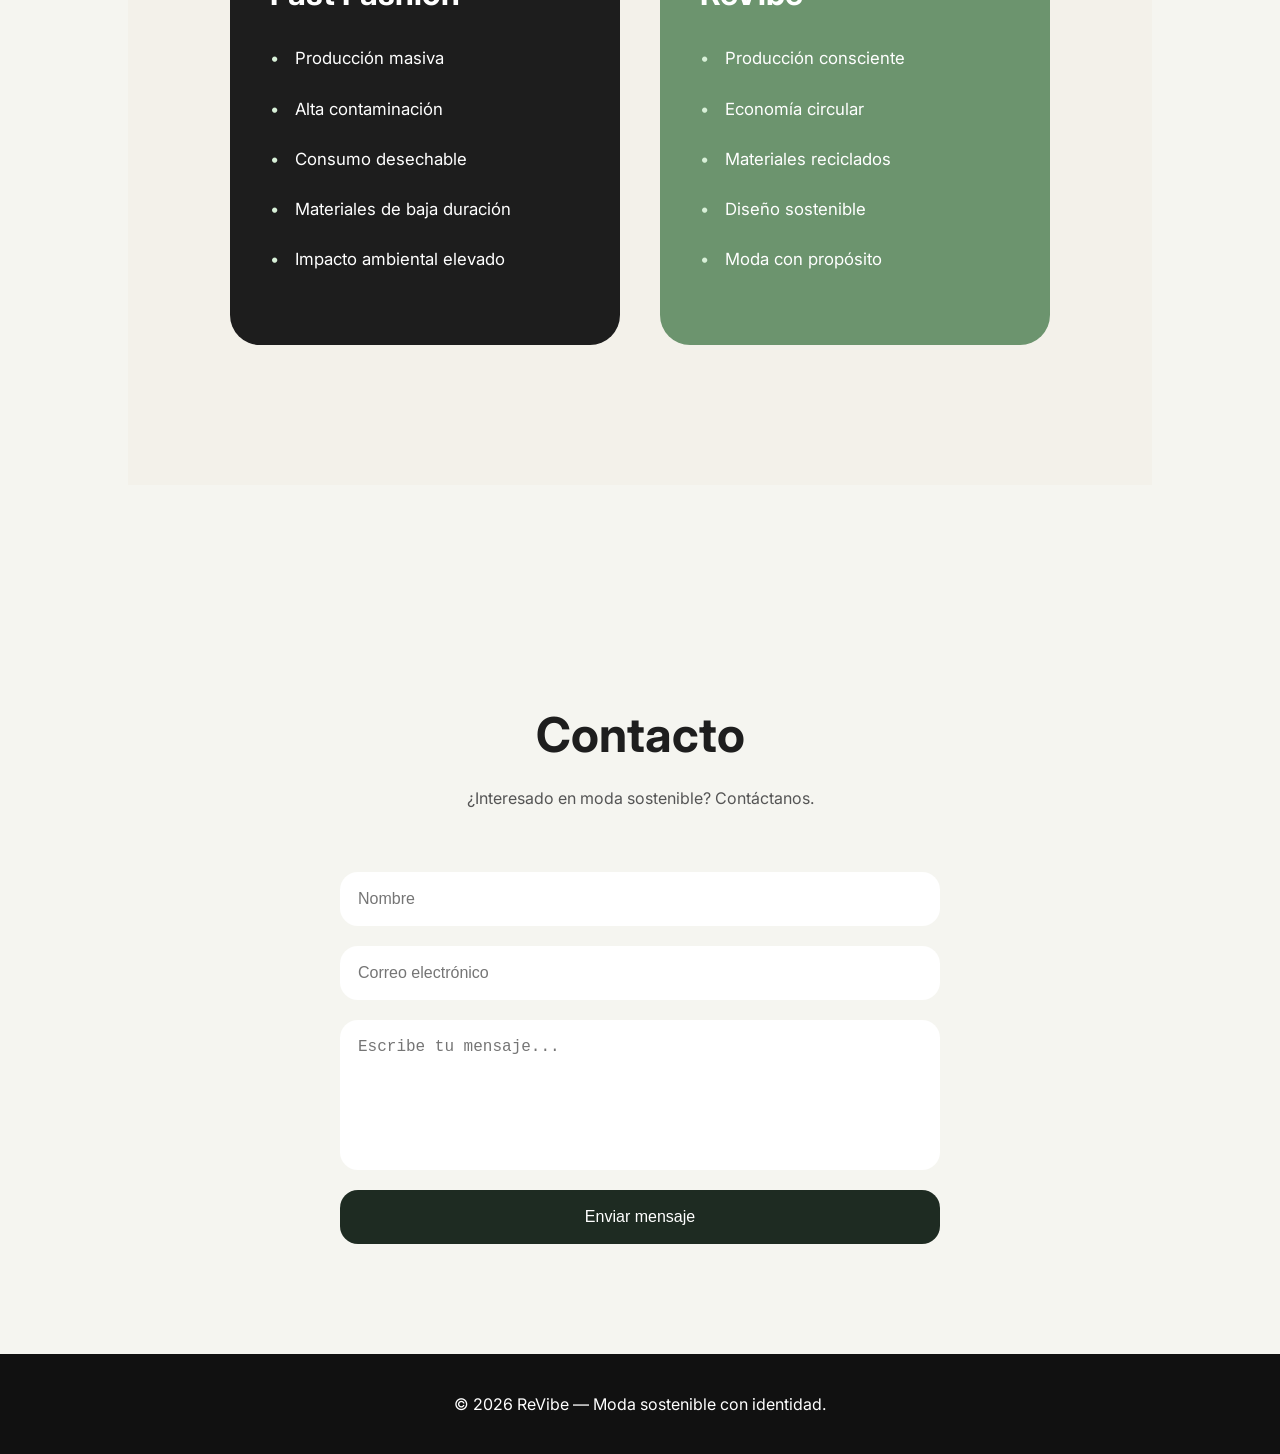
==== commit 91f38613: "Update index.html" ====
--- a/index.html
+++ b/index.html
@@ -383,6 +383,86 @@
   line-height:2;
   color:#4f4f4f;
 }
+.comparison{
+  padding:140px 10%;
+  background:#f3f1ea;
+}
+
+.comparison-header{
+  text-align:center;
+  max-width:850px;
+  margin:auto;
+}
+
+.comparison-mini{
+  letter-spacing:4px;
+  color:#6c946e;
+  font-weight:700;
+  margin-bottom:20px;
+}
+
+.comparison-header h2{
+  font-size:3.5rem;
+  margin-bottom:25px;
+  color:#1d2a20;
+}
+
+.comparison-description{
+  color:#555;
+  line-height:2;
+  font-size:1.1rem;
+}
+
+.comparison-grid{
+  display:grid;
+  grid-template-columns:repeat(auto-fit,minmax(320px,1fr));
+  gap:40px;
+  margin-top:80px;
+}
+
+.comparison-card{
+  padding:50px 40px;
+  border-radius:30px;
+  transition:.4s;
+}
+
+.comparison-card:hover{
+  transform:translateY(-10px);
+}
+
+.bad{
+  background:#1d1d1d;
+  color:white;
+}
+
+.good{
+  background:#6c946e;
+  color:white;
+}
+
+.comparison-card h3{
+  font-size:2rem;
+  margin-bottom:30px;
+}
+
+.comparison-card ul{
+  list-style:none;
+}
+
+.comparison-card li{
+  margin-bottom:20px;
+  line-height:1.8;
+  font-size:1.05rem;
+  position:relative;
+  padding-left:25px;
+}
+
+.comparison-card li::before{
+  content:'•';
+  position:absolute;
+  left:0;
+  color:#d8f0d8;
+}
     @media(max-width:768px){
       nav{
         padding:20px;
@@ -452,7 +532,7 @@
 <div class="cards">
 
   <div class="card">
-    <img src="https://images.unsplash.com/photo-1521572163474-6864f9cf17ab?q=80&w=1200&auto=format&fit=crop">
+    <img src="playera.jpg">
 
     <div class="card-content">
       <h3>Playera reciclada</h3>
@@ -462,7 +542,7 @@
   </div>
 
   <div class="card">
-    <img src="https://images.unsplash.com/photo-1503342217505-b0a15ec3261c?q=80&w=1200&auto=format&fit=crop">
+    <img src="sudadera.jpg">
 
     <div class="card-content">
       <h3>Sudadera ecológica</h3>
@@ -472,7 +552,7 @@
   </div>
 
   <div class="card">
-    <img src="https://images.unsplash.com/photo-1542291026-7eec264c27ff?q=80&w=1200&auto=format&fit=crop">
+    <img src="bolsa.jpg">
 
     <div class="card-content">
       <h3>Bolsa reutilizable</h3>
@@ -586,7 +666,58 @@
 
   <button onclick="promo()">Obtener promoción</button>
 </div>
-
+<section class="comparison">
+
+  <div class="comparison-header">
+
+    <p class="comparison-mini">
+      MODA CONSCIENTE
+    </p>
+
+    <h2>
+      Fast Fashion vs ReVibe
+    </h2>
+
+    <p class="comparison-description">
+      Creemos en una industria textil más responsable,
+      enfocada en durabilidad, reutilización y consumo consciente.
+    </p>
+
+  </div>
+
+  <div class="comparison-grid">
+
+    <div class="comparison-card bad">
+
+      <h3>Fast Fashion</h3>
+
+      <ul>
+        <li>Producción masiva</li>
+        <li>Alta contaminación</li>
+        <li>Consumo desechable</li>
+        <li>Materiales de baja duración</li>
+        <li>Impacto ambiental elevado</li>
+      </ul>
+
+    </div>
+
+    <div class="comparison-card good">
+
+      <h3>ReVibe</h3>
+
+      <ul>
+        <li>Producción consciente</li>
+        <li>Economía circular</li>
+        <li>Materiales reciclados</li>
+        <li>Diseño sostenible</li>
+        <li>Moda con propósito</li>
+      </ul>
+
+    </div>
+
+  </div>
+
+</section>
   </section>  <section class="contact" id="contacto"><h2 class="section-title">Contacto</h2>
 
 <p class="section-sub">
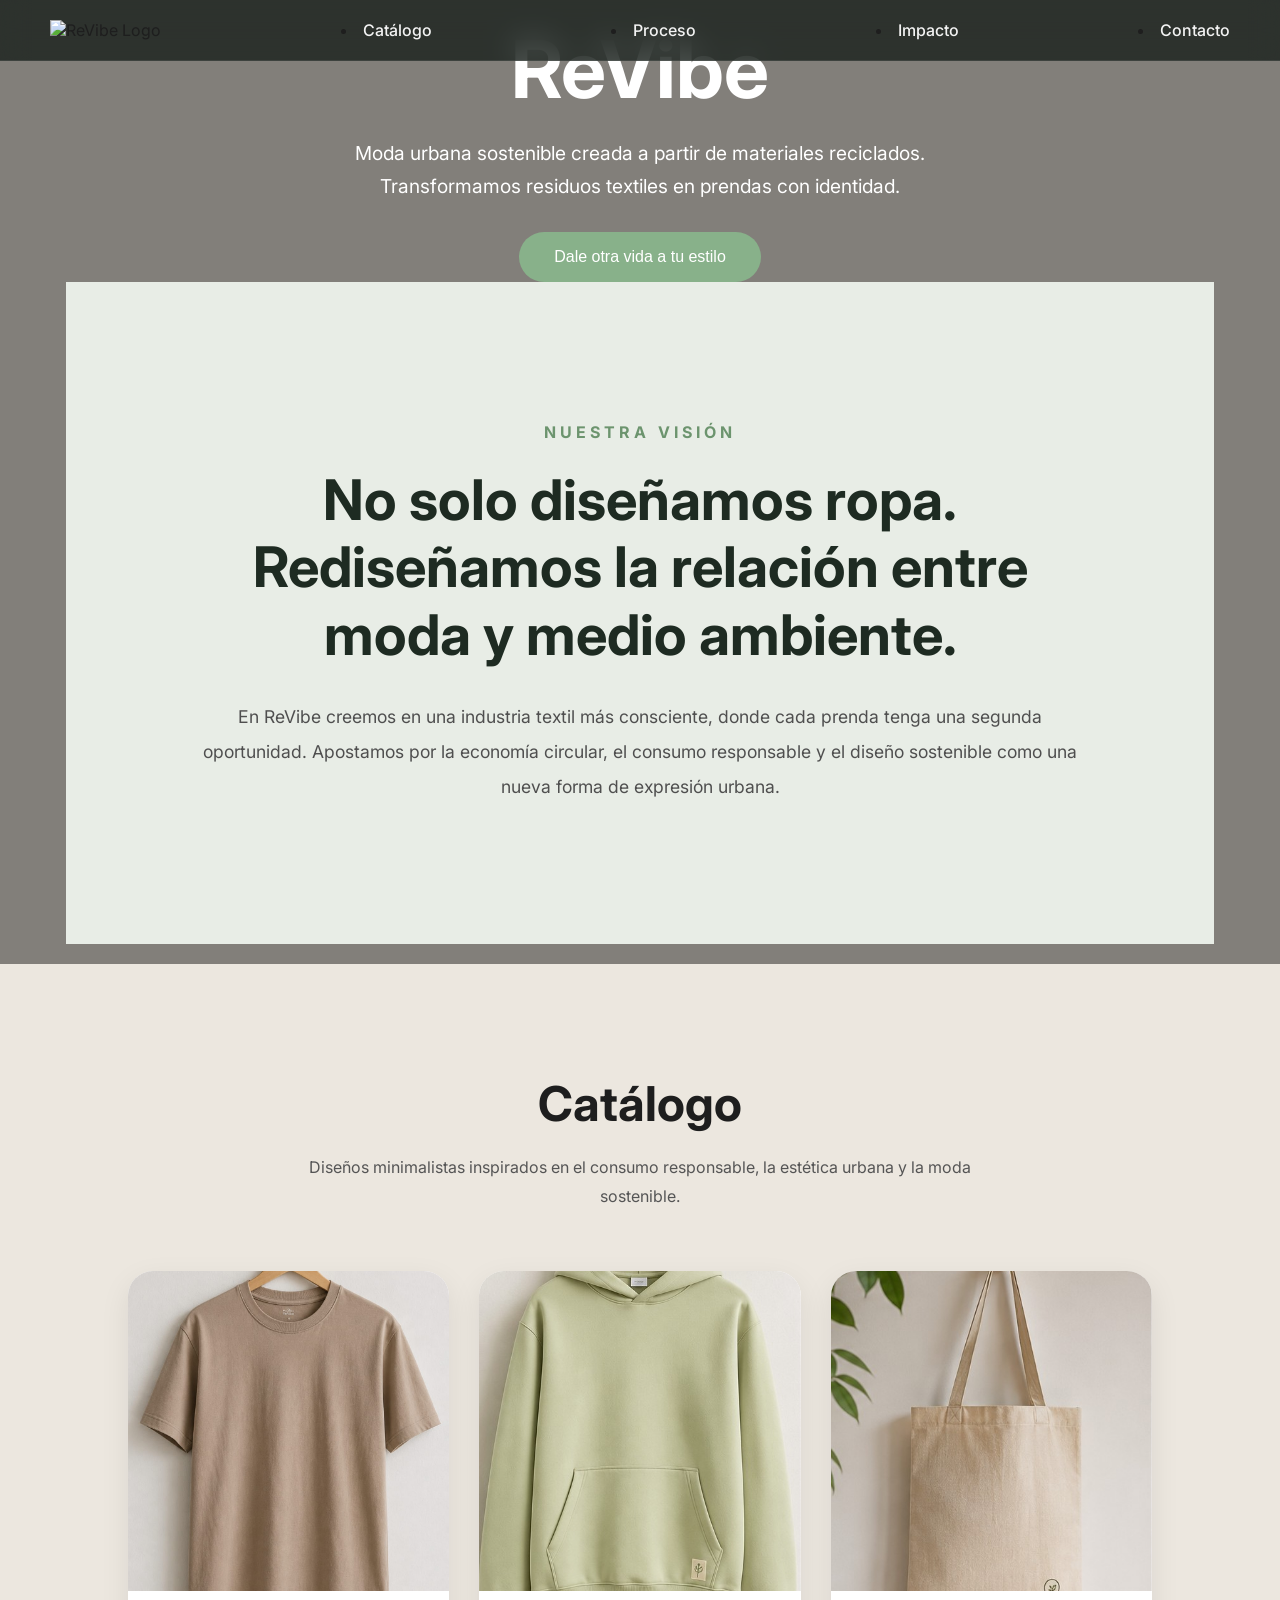
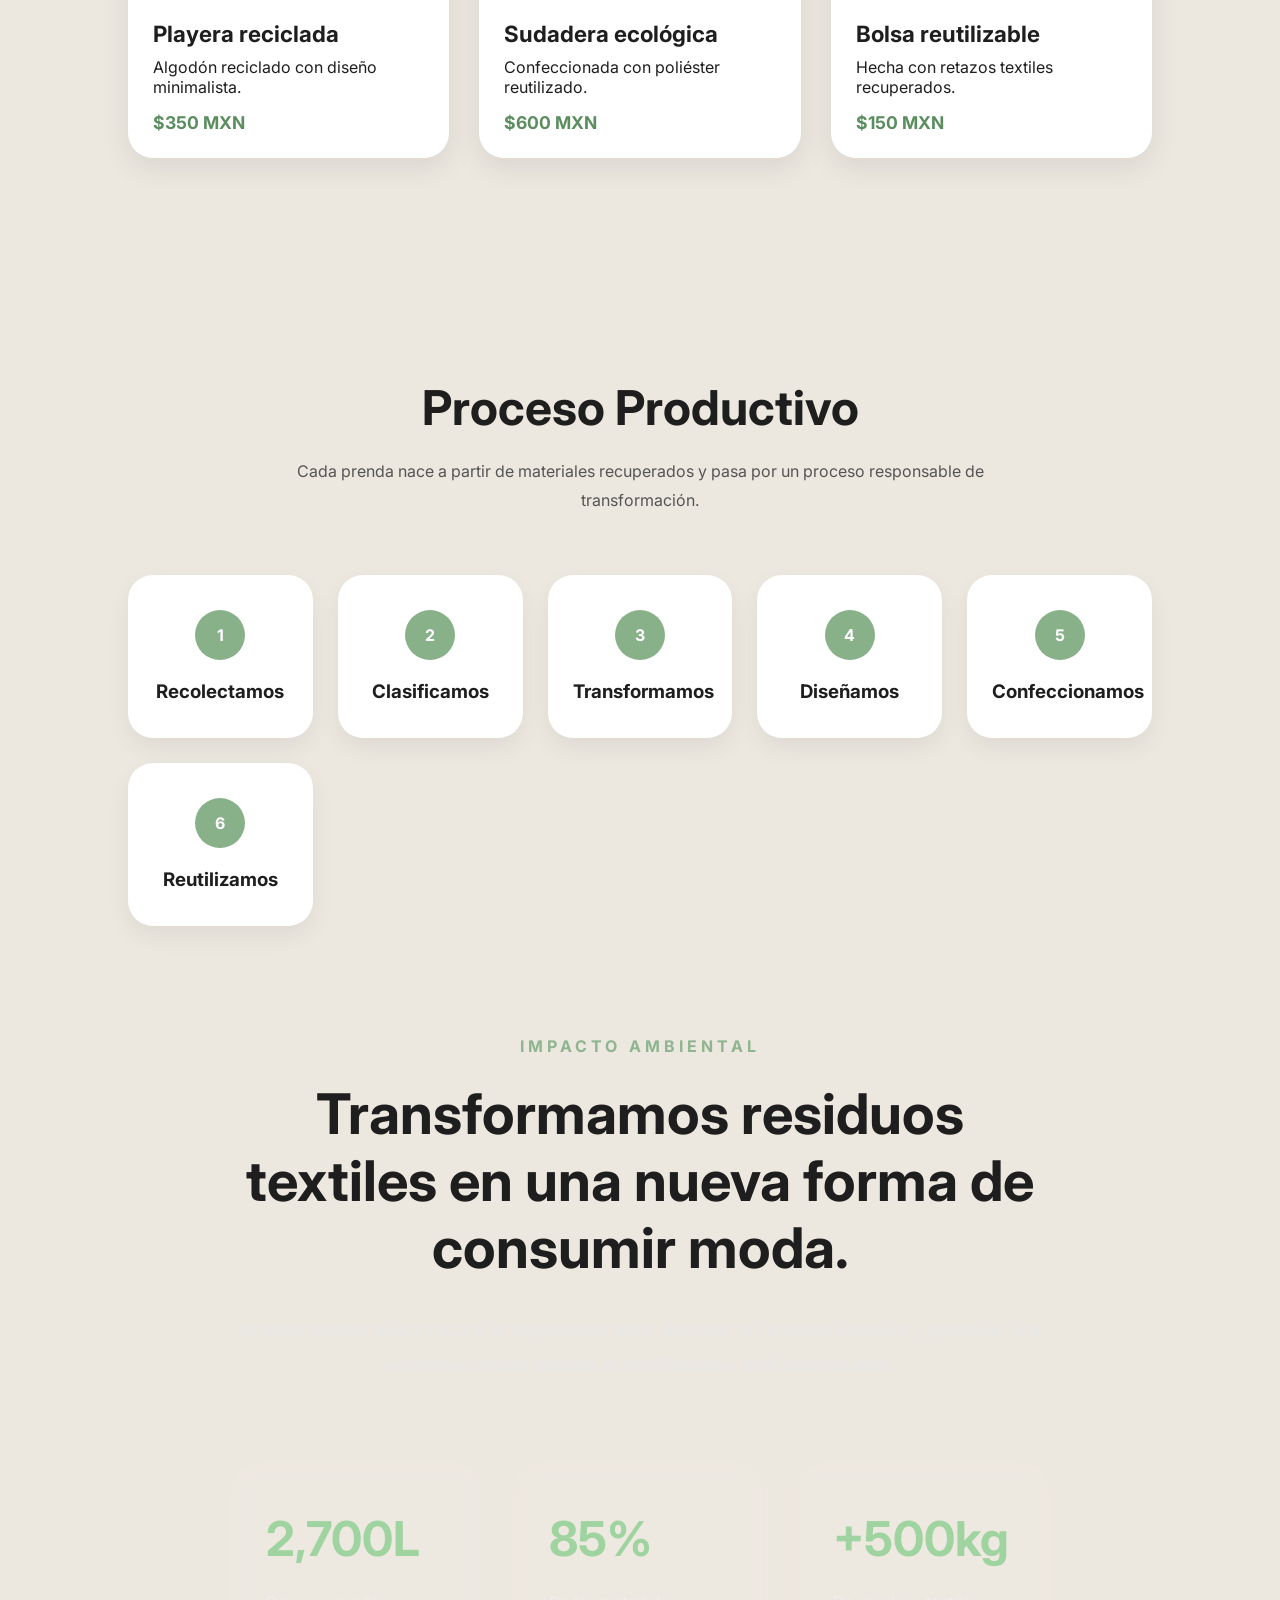
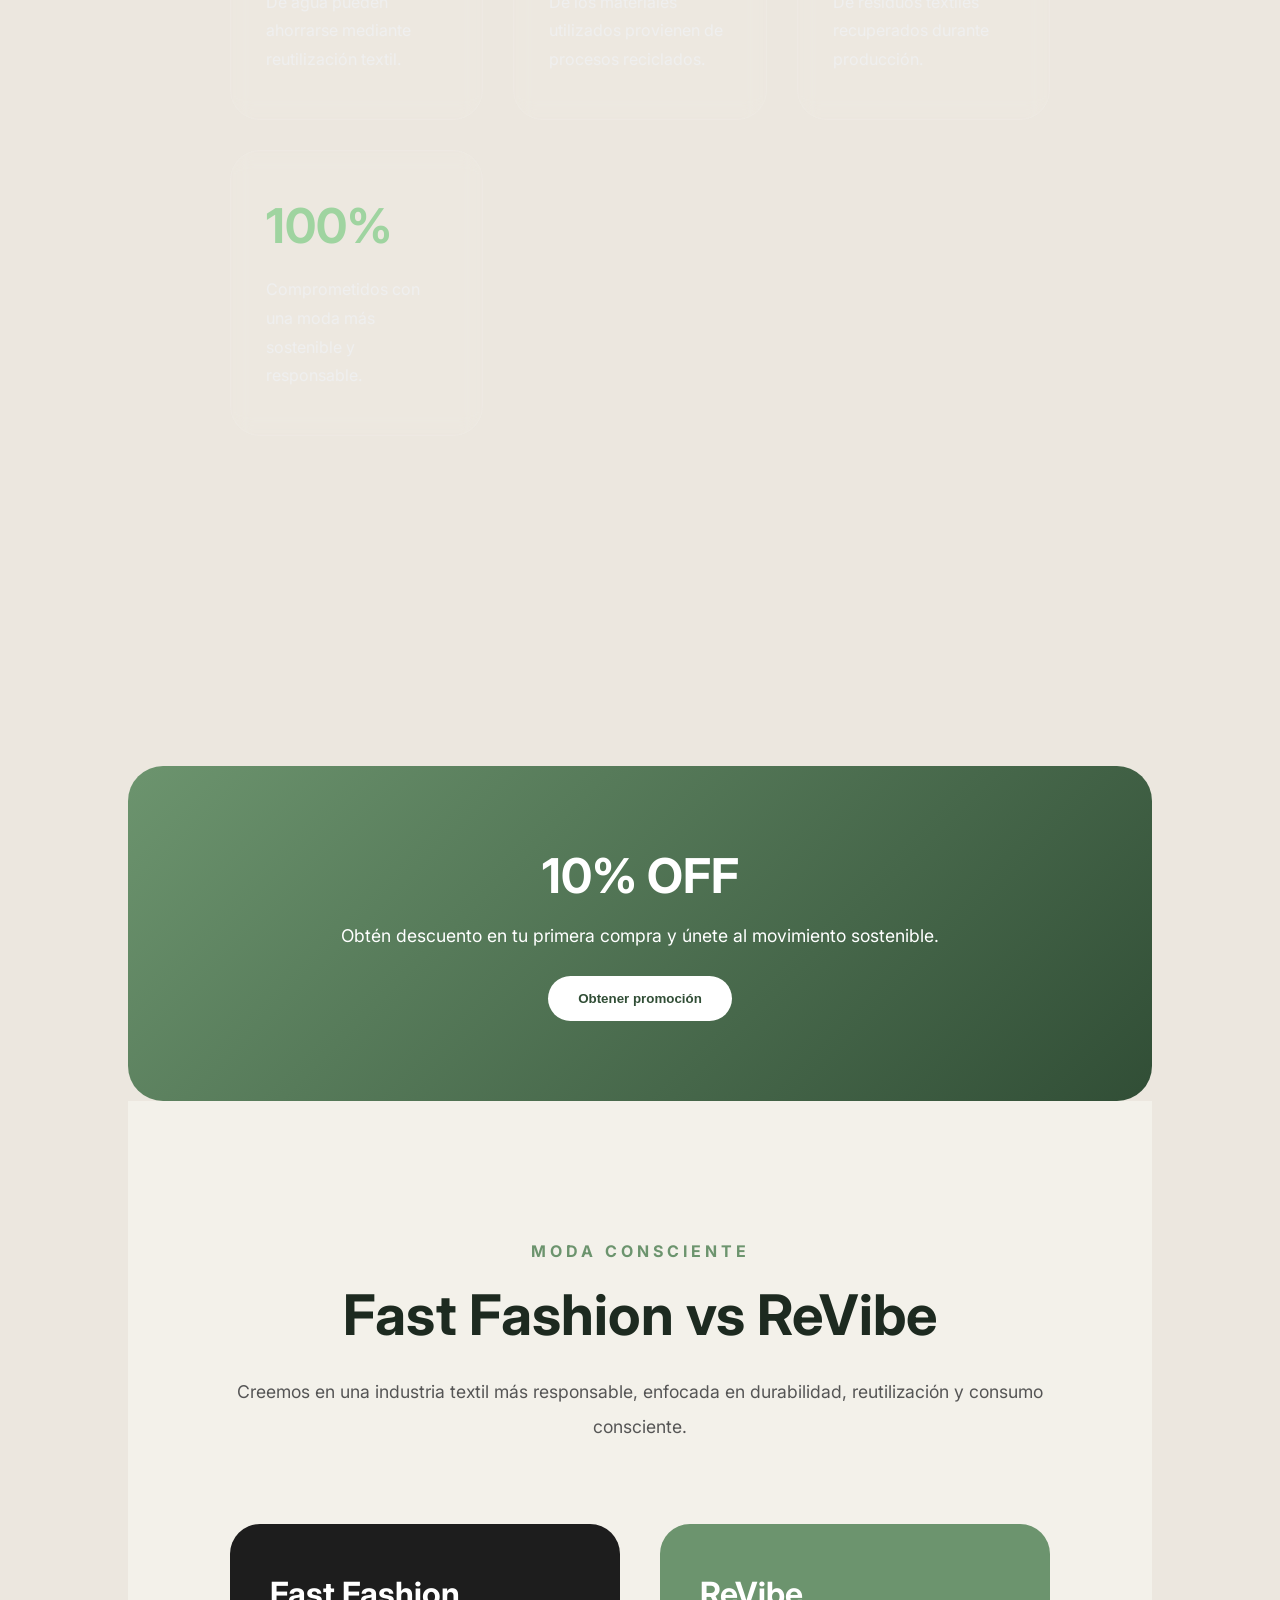
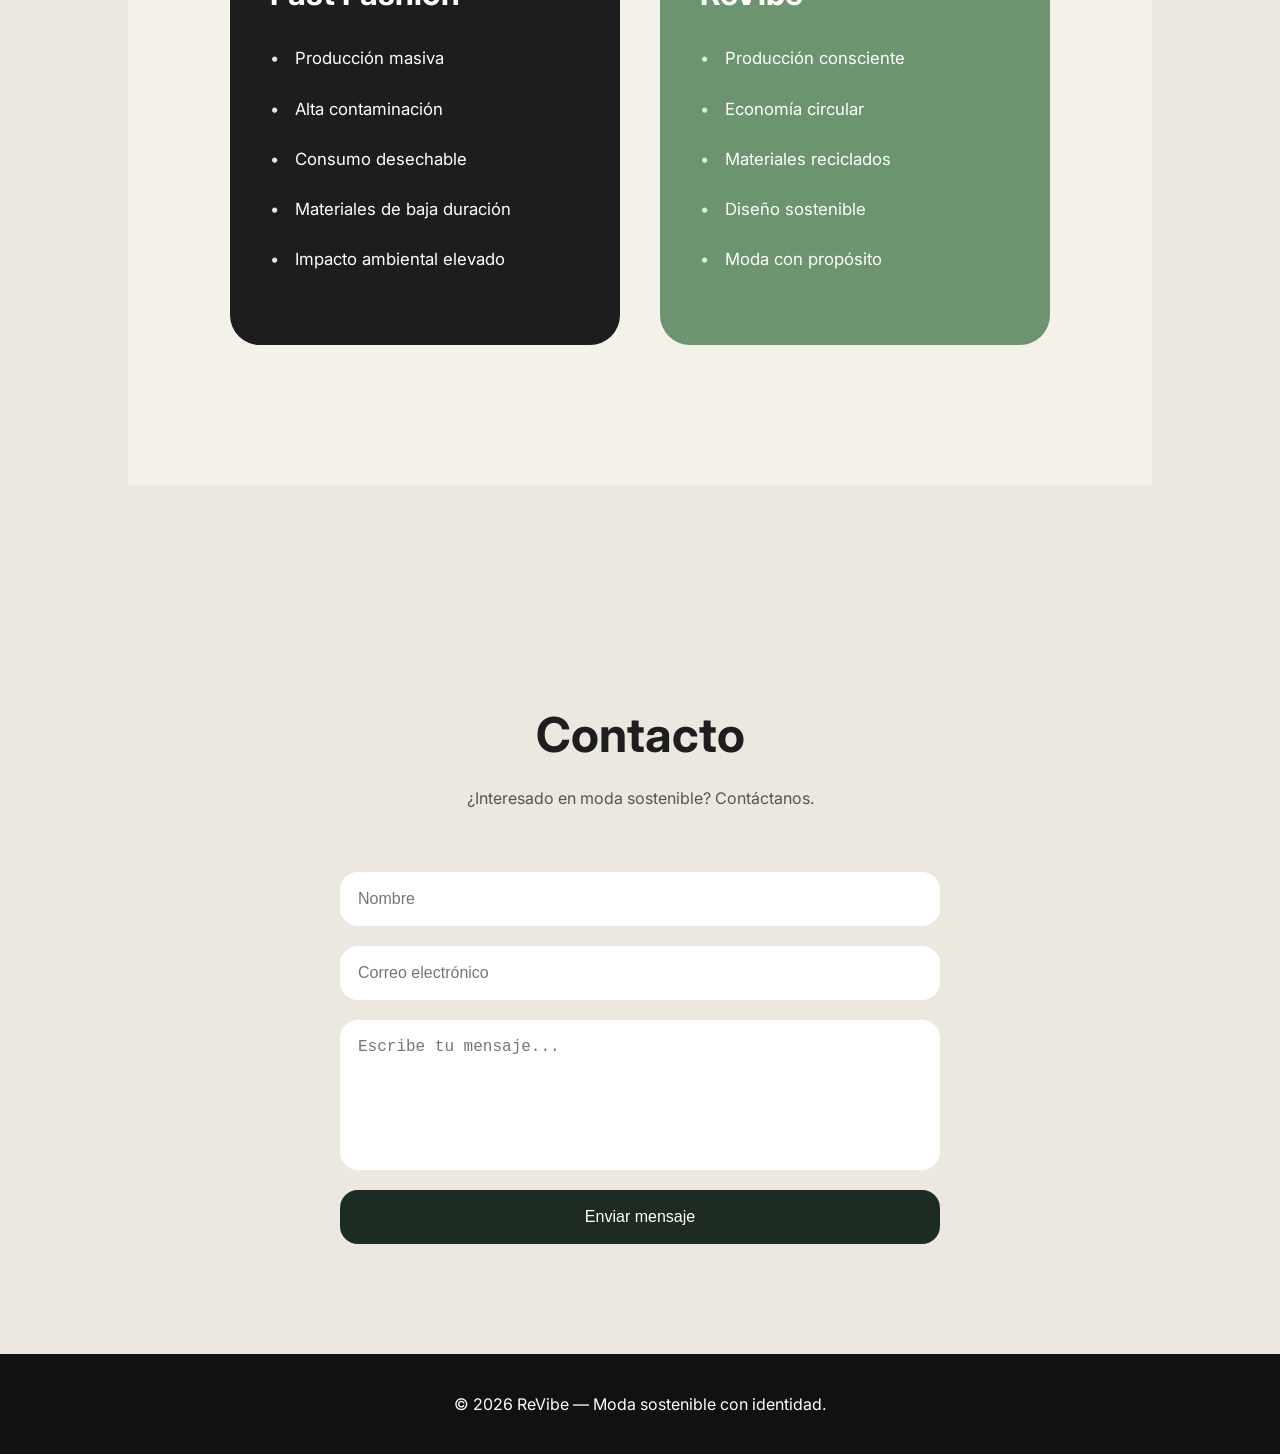
==== commit 4cba4577: "Update index.html" ====
--- a/index.html
+++ b/index.html
@@ -14,7 +14,7 @@
 
     body{
       font-family:'Inter',sans-serif;
-      background:#f5f5f0;
+      background:#ece7df;
       color:#1e1e1e;
       overflow-x:hidden;
     }
@@ -188,7 +188,7 @@
 }
 
 .impact-description{
-  color:#c7c7c7;
+  color:#e8e8e8;
   line-height:2;
   font-size:1.1rem;
 }
@@ -222,7 +222,7 @@
 
 .stat-card p{
   line-height:1.8;
-  color:#d6d6d6;
+  color:#efefef;
 }
 
     .impact-grid{
@@ -463,6 +463,16 @@
   left:0;
   color:#d8f0d8;
 }
+.reveal{
+  opacity:0;
+  transform:translateY(60px);
+  transition:all 1s ease;
+}
+
+.reveal.active{
+  opacity:1;
+  transform:translateY(0);
+}
     @media(max-width:768px){
       nav{
         padding:20px;
@@ -500,7 +510,7 @@
 <button class="hero-btn" onclick="mensaje()">
   Dale otra vida a tu estilo
 </button>
-<section class="vision">
+<section class="vision reveal">
 
   <div class="vision-content">
 
@@ -523,7 +533,7 @@
   </div>
 
 </section>
-  </header>  <section id="catalogo">
+  </header>  <section class="reveal" id="catalogo">
     <h2 class="section-title">Catálogo</h2><p class="section-sub">
   Diseños minimalistas inspirados en el consumo responsable,
   la estética urbana y la moda sostenible.
@@ -563,7 +573,7 @@
 
 </div>
 
-  </section>  <section id="proceso">
+  </section>  <section class="reveal" id="proceso">
     <h2 class="section-title">Proceso Productivo</h2><p class="section-sub">
   Cada prenda nace a partir de materiales recuperados y pasa por un proceso
   responsable de transformación.
@@ -603,7 +613,7 @@
 
 </div>
 
-  <section class="impact" id="impacto">
+  <section class="impact reveal" id="impacto">
 
   <div class="impact-header">
 
@@ -666,7 +676,7 @@
 
   <button onclick="promo()">Obtener promoción</button>
 </div>
-<section class="comparison">
+<section class="comparison reveal">
 
   <div class="comparison-header">
 
@@ -718,7 +728,7 @@
   </div>
 
 </section>
-  </section>  <section class="contact" id="contacto"><h2 class="section-title">Contacto</h2>
+  </section>  <section class="contact reveal" id="contacto"><h2 class="section-title">Contacto</h2>
 
 <p class="section-sub">
   ¿Interesado en moda sostenible? Contáctanos.
@@ -742,6 +752,21 @@
     function promo(){
       alert('Tu código de descuento es: REVIBE10');
     }
-
+const reveals = document.querySelectorAll('.reveal');
+
+window.addEventListener('scroll', () => {
+
+  reveals.forEach(reveal => {
+
+    const windowHeight = window.innerHeight;
+    const revealTop = reveal.getBoundingClientRect().top;
+
+    if(revealTop < windowHeight - 100){
+      reveal.classList.add('active');
+    }
+
+  });
+
+});
   </script></body>
 </html>
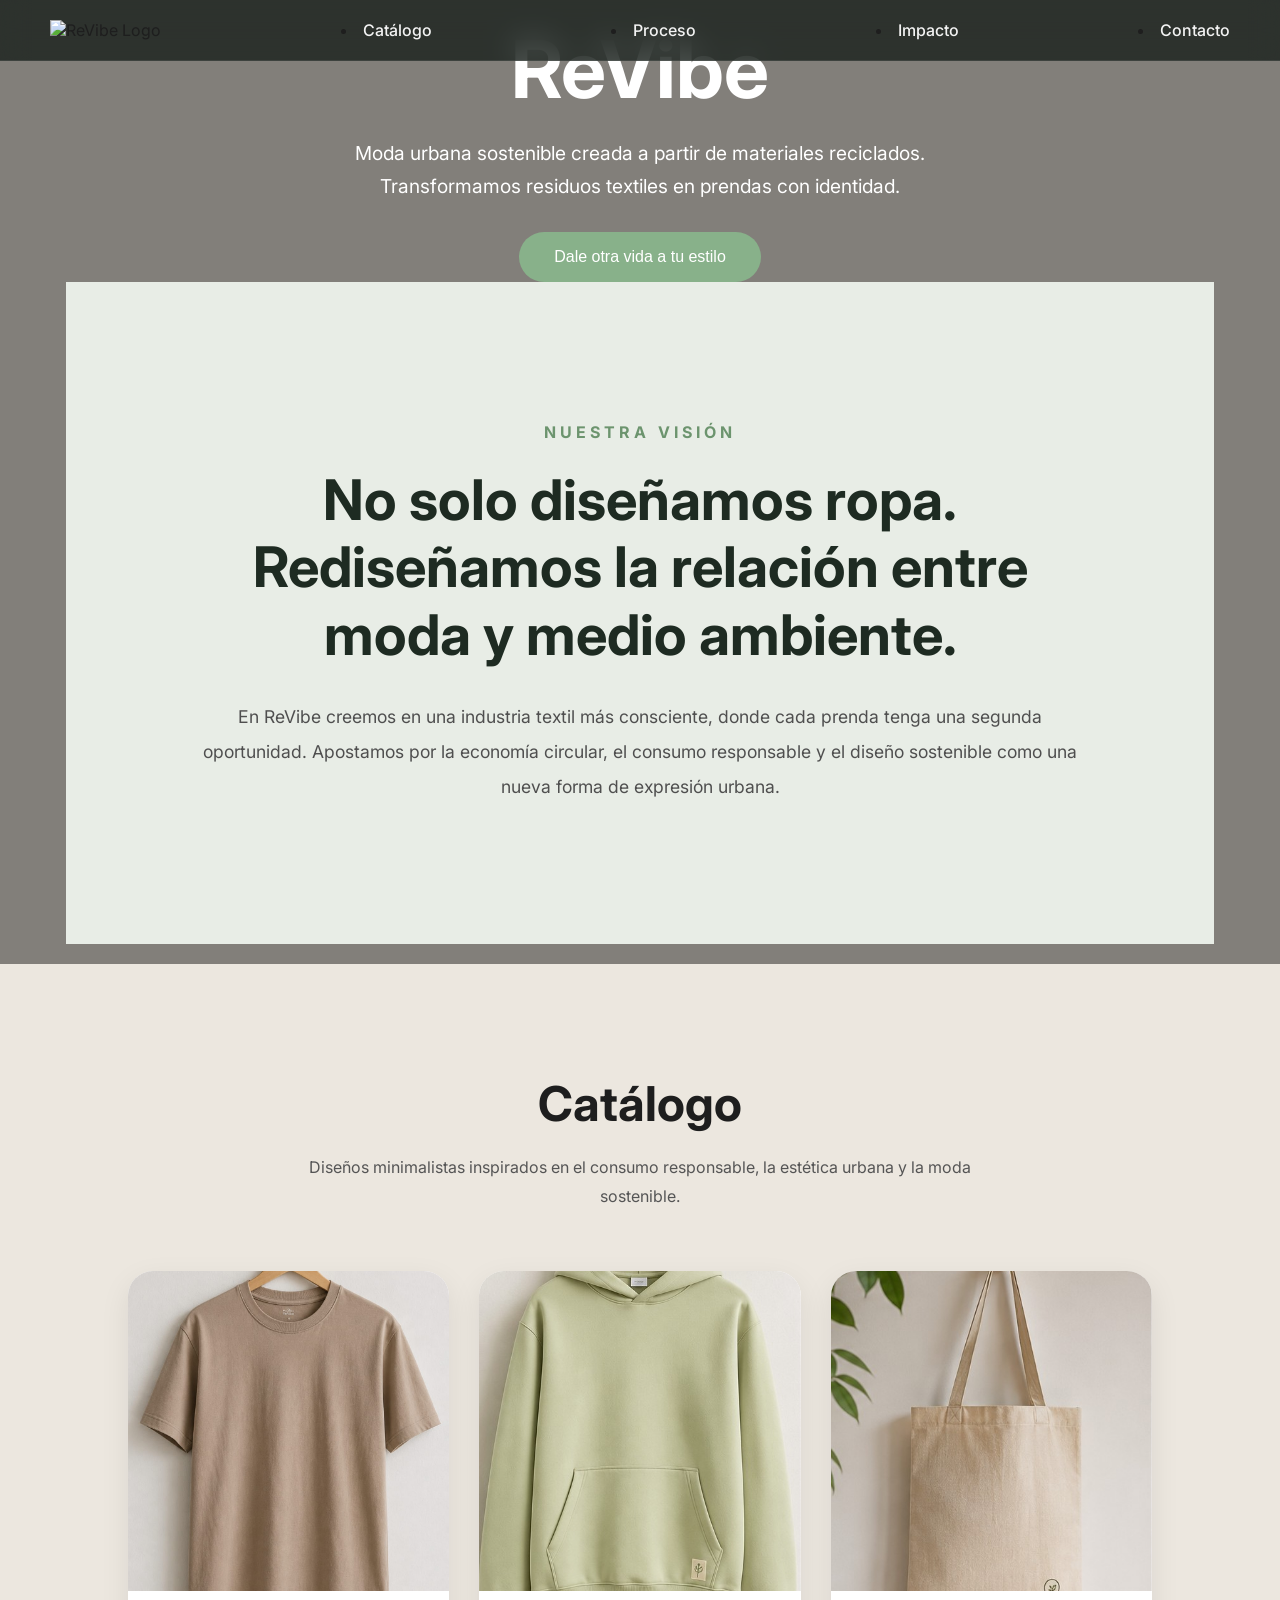
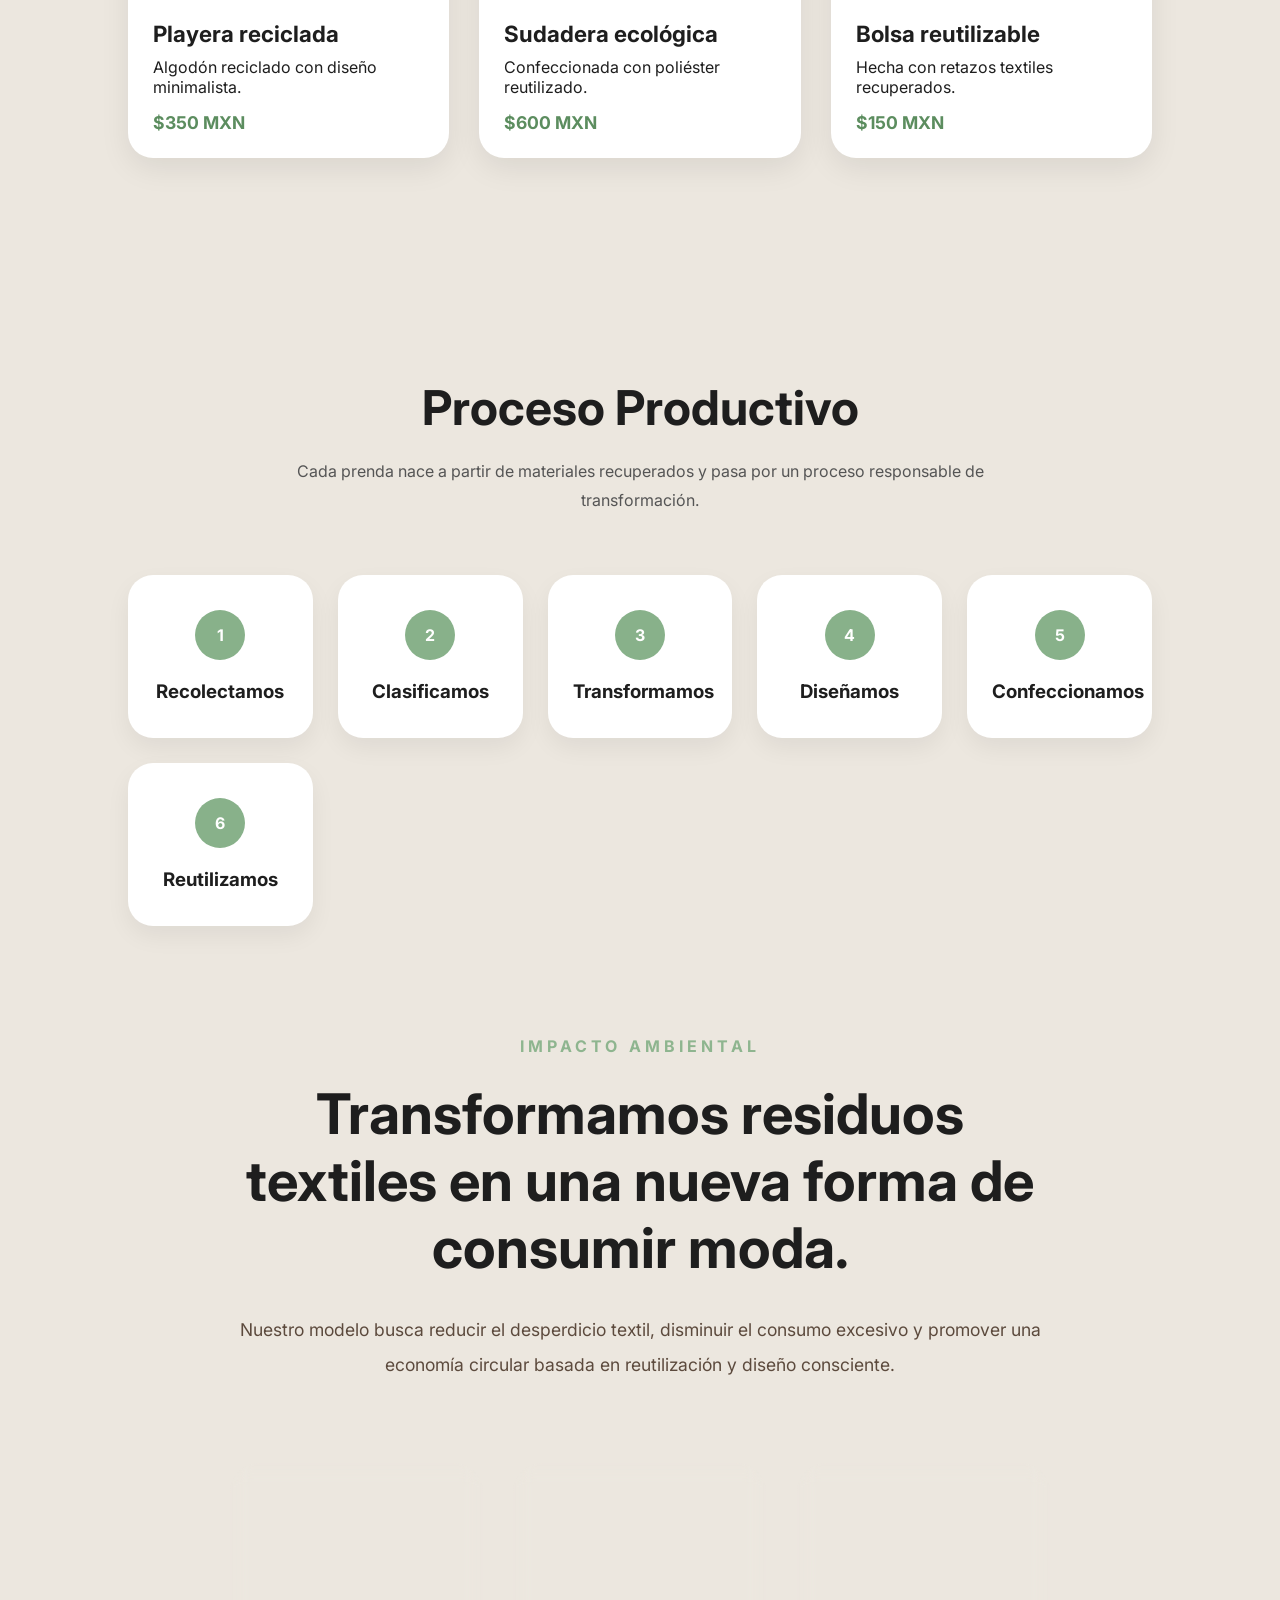
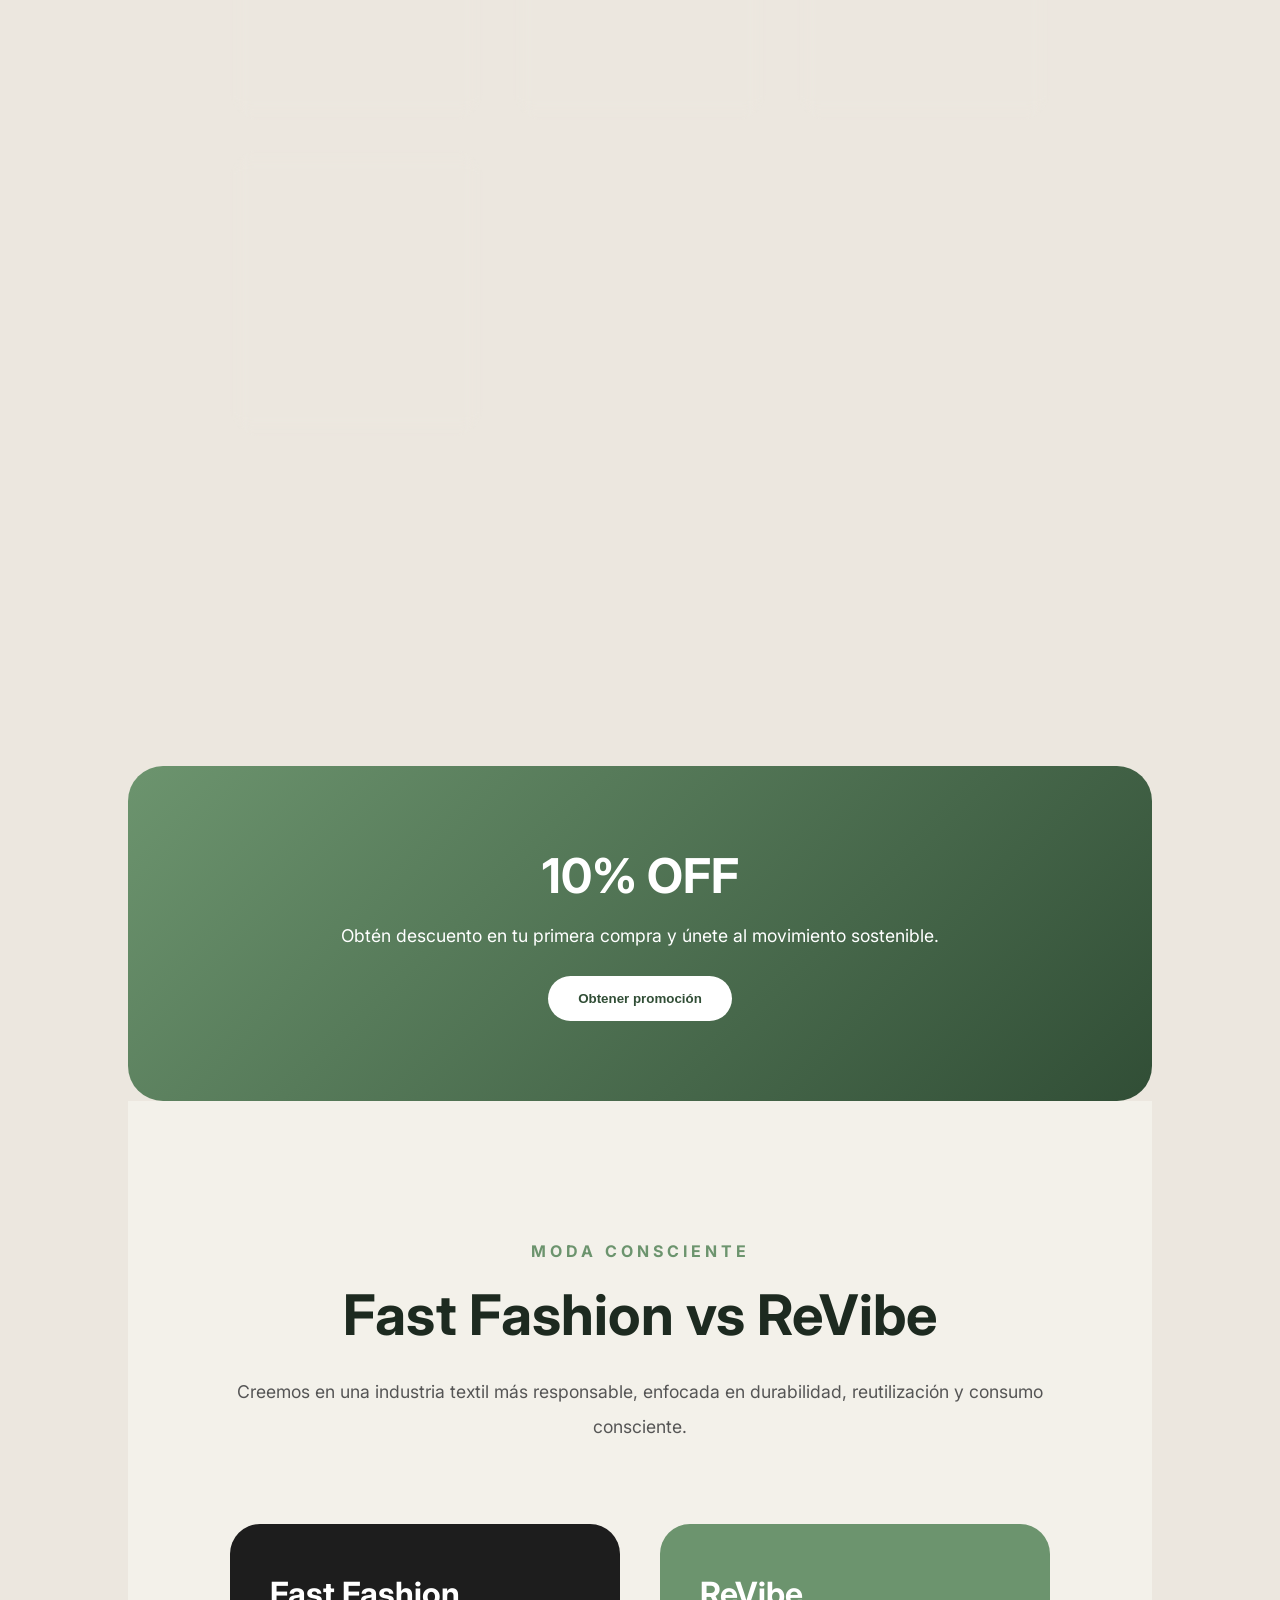
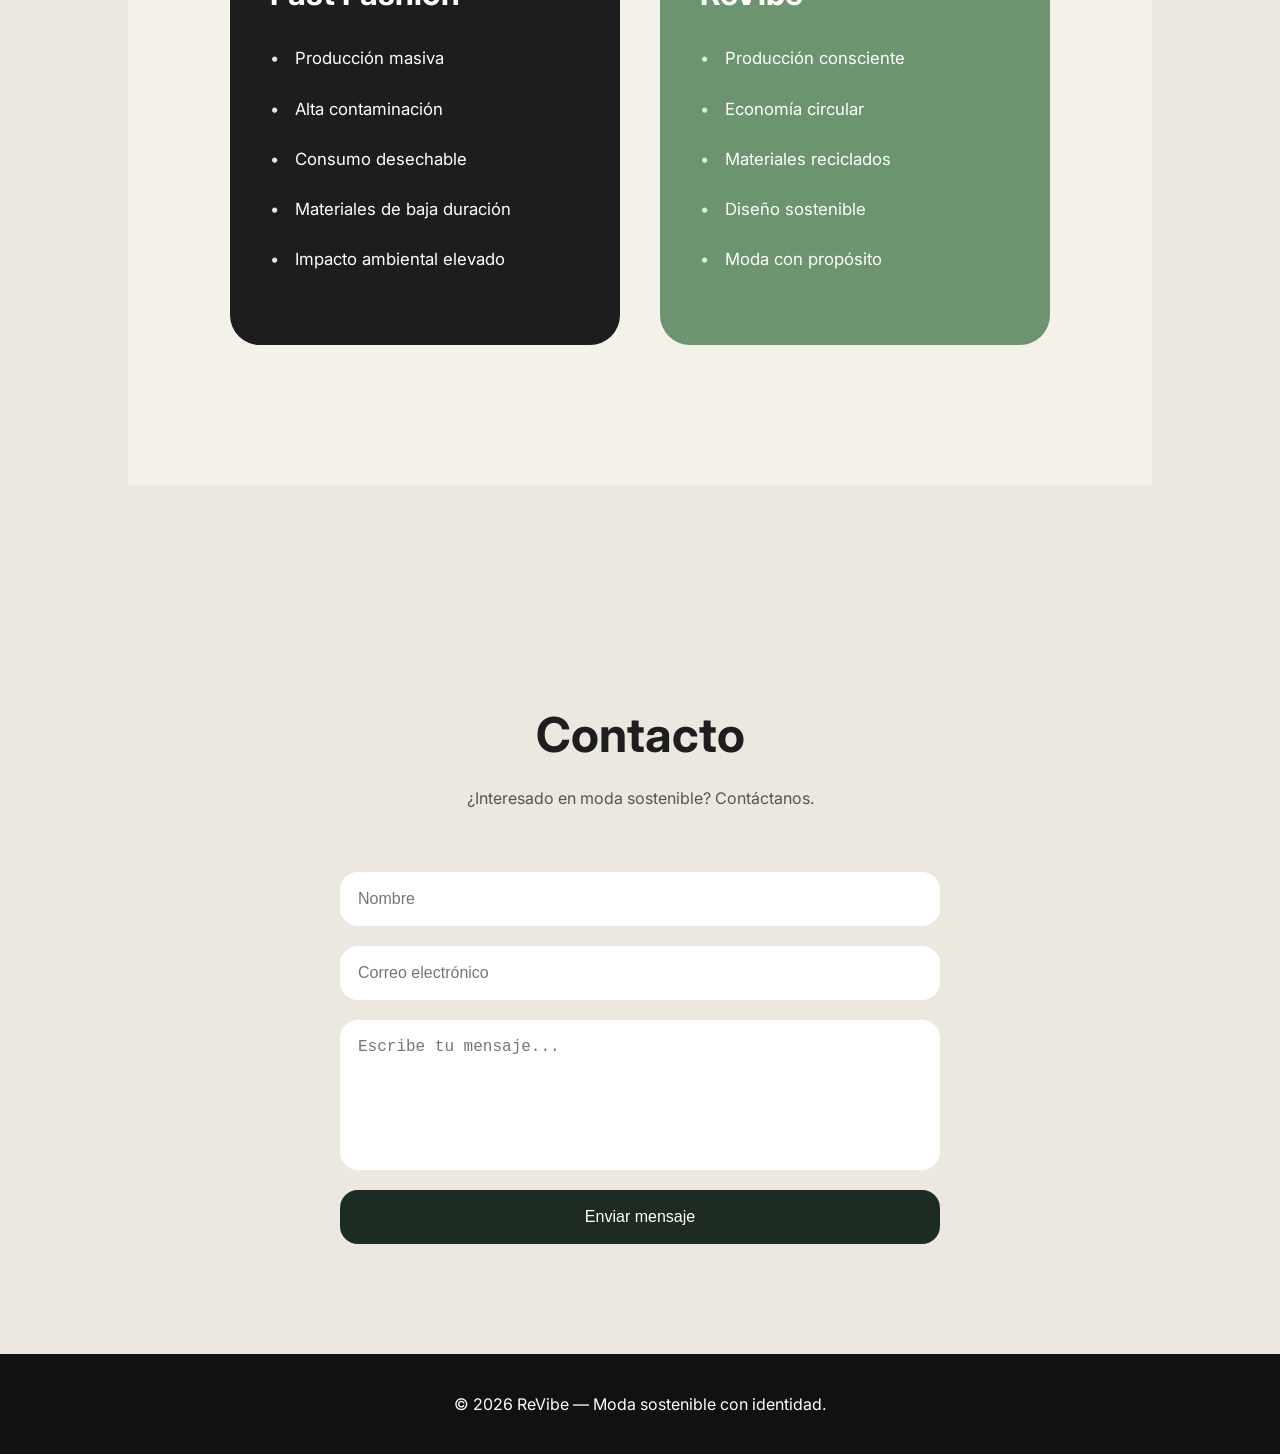
==== commit 4d006054: "Update index.html" ====
--- a/index.html
+++ b/index.html
@@ -163,8 +163,8 @@
     }
 
     impact{
-  background:#111915;
-  color:white;
+  background:#d9d0c3;
+  color:#3e3128;
   padding:140px 10%;
 }
 
@@ -188,7 +188,7 @@
 }
 
 .impact-description{
-  color:#e8e8e8;
+  color:#5c4a3d;
   line-height:2;
   font-size:1.1rem;
 }
@@ -201,8 +201,8 @@
 }
 
 .stat-card{
-  background:rgba(255,255,255,.05);
-  border:1px solid rgba(255,255,255,.08);
+  background:#f4eee7;
+  border:1px solid rgba(62,49,40,.08);
   border-radius:30px;
   padding:45px 35px;
   transition:.4s;
@@ -216,13 +216,13 @@
 
 .stat-card h3{
   font-size:3rem;
-  color:#9fd4a0;
+  color:#6c946e;
   margin-bottom:20px;
 }
 
 .stat-card p{
   line-height:1.8;
-  color:#efefef;
+  color:#5b4a3d;
 }
 
     .impact-grid{
